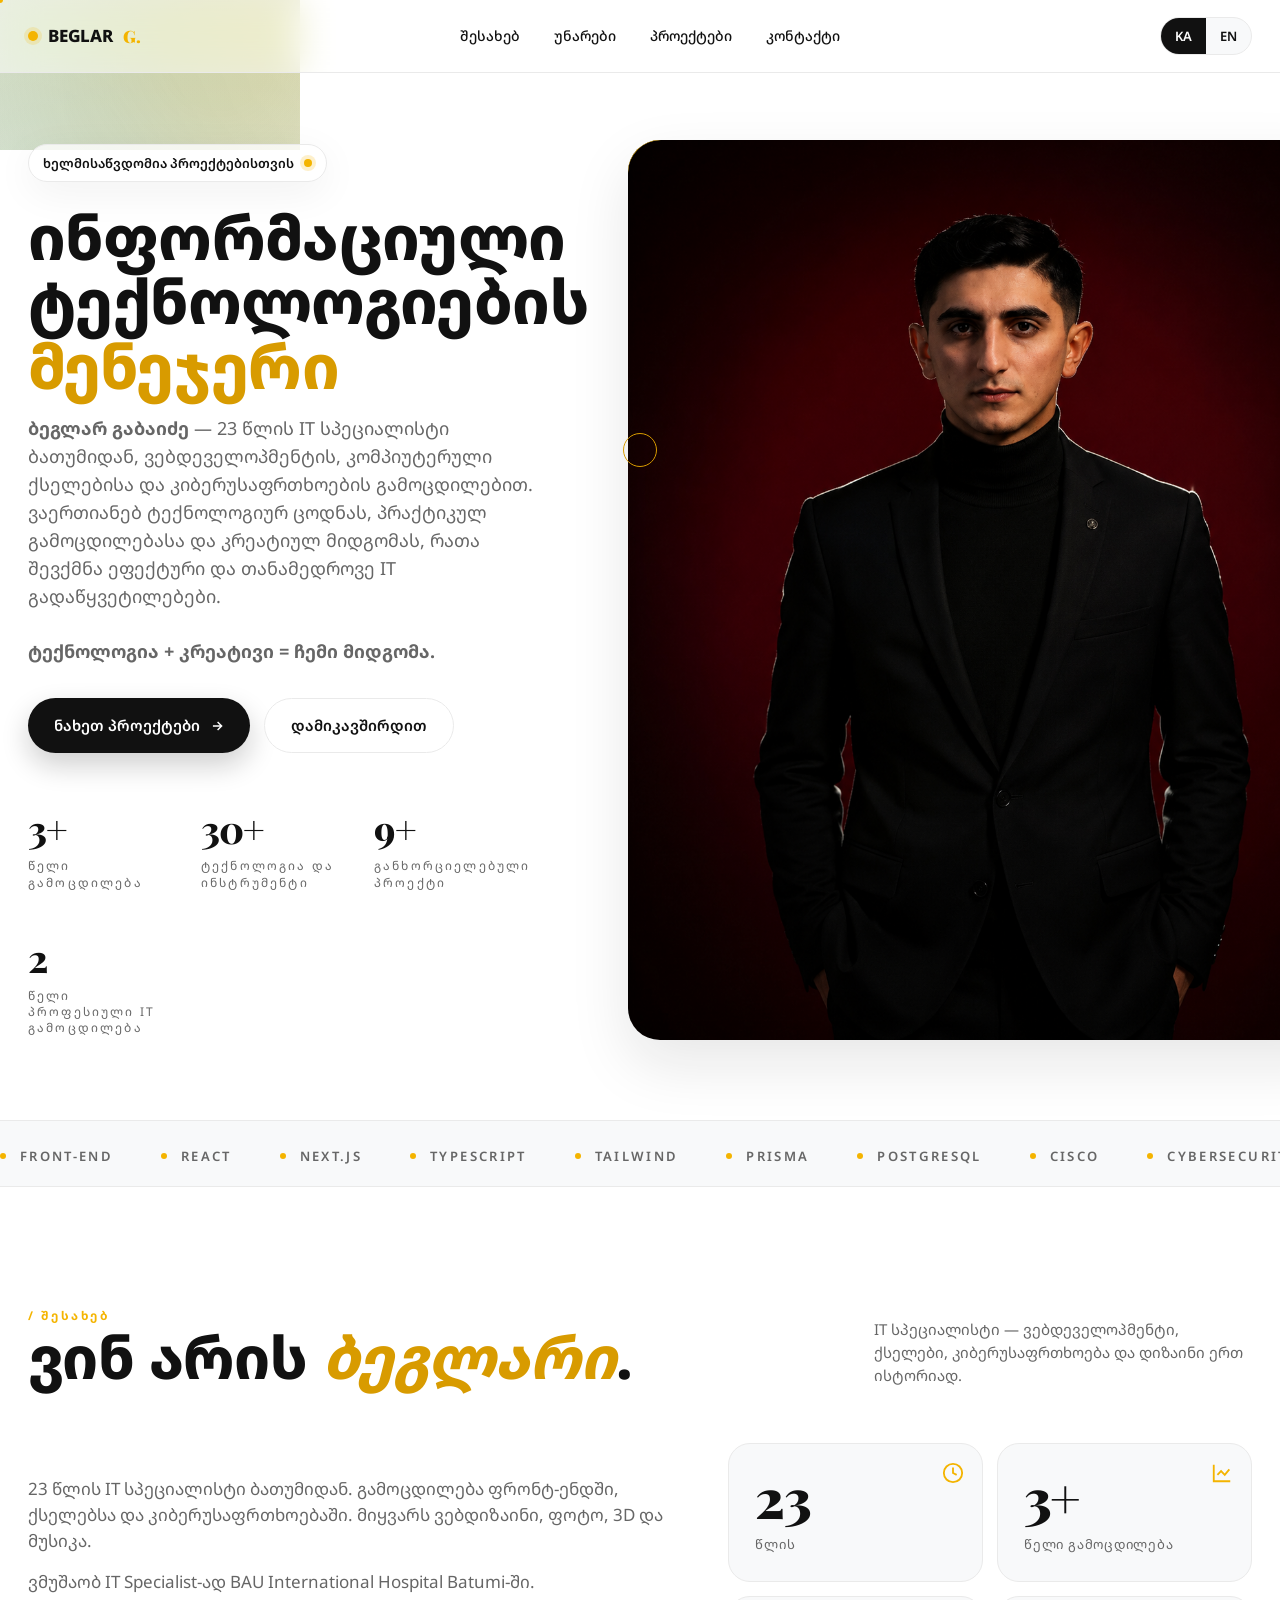
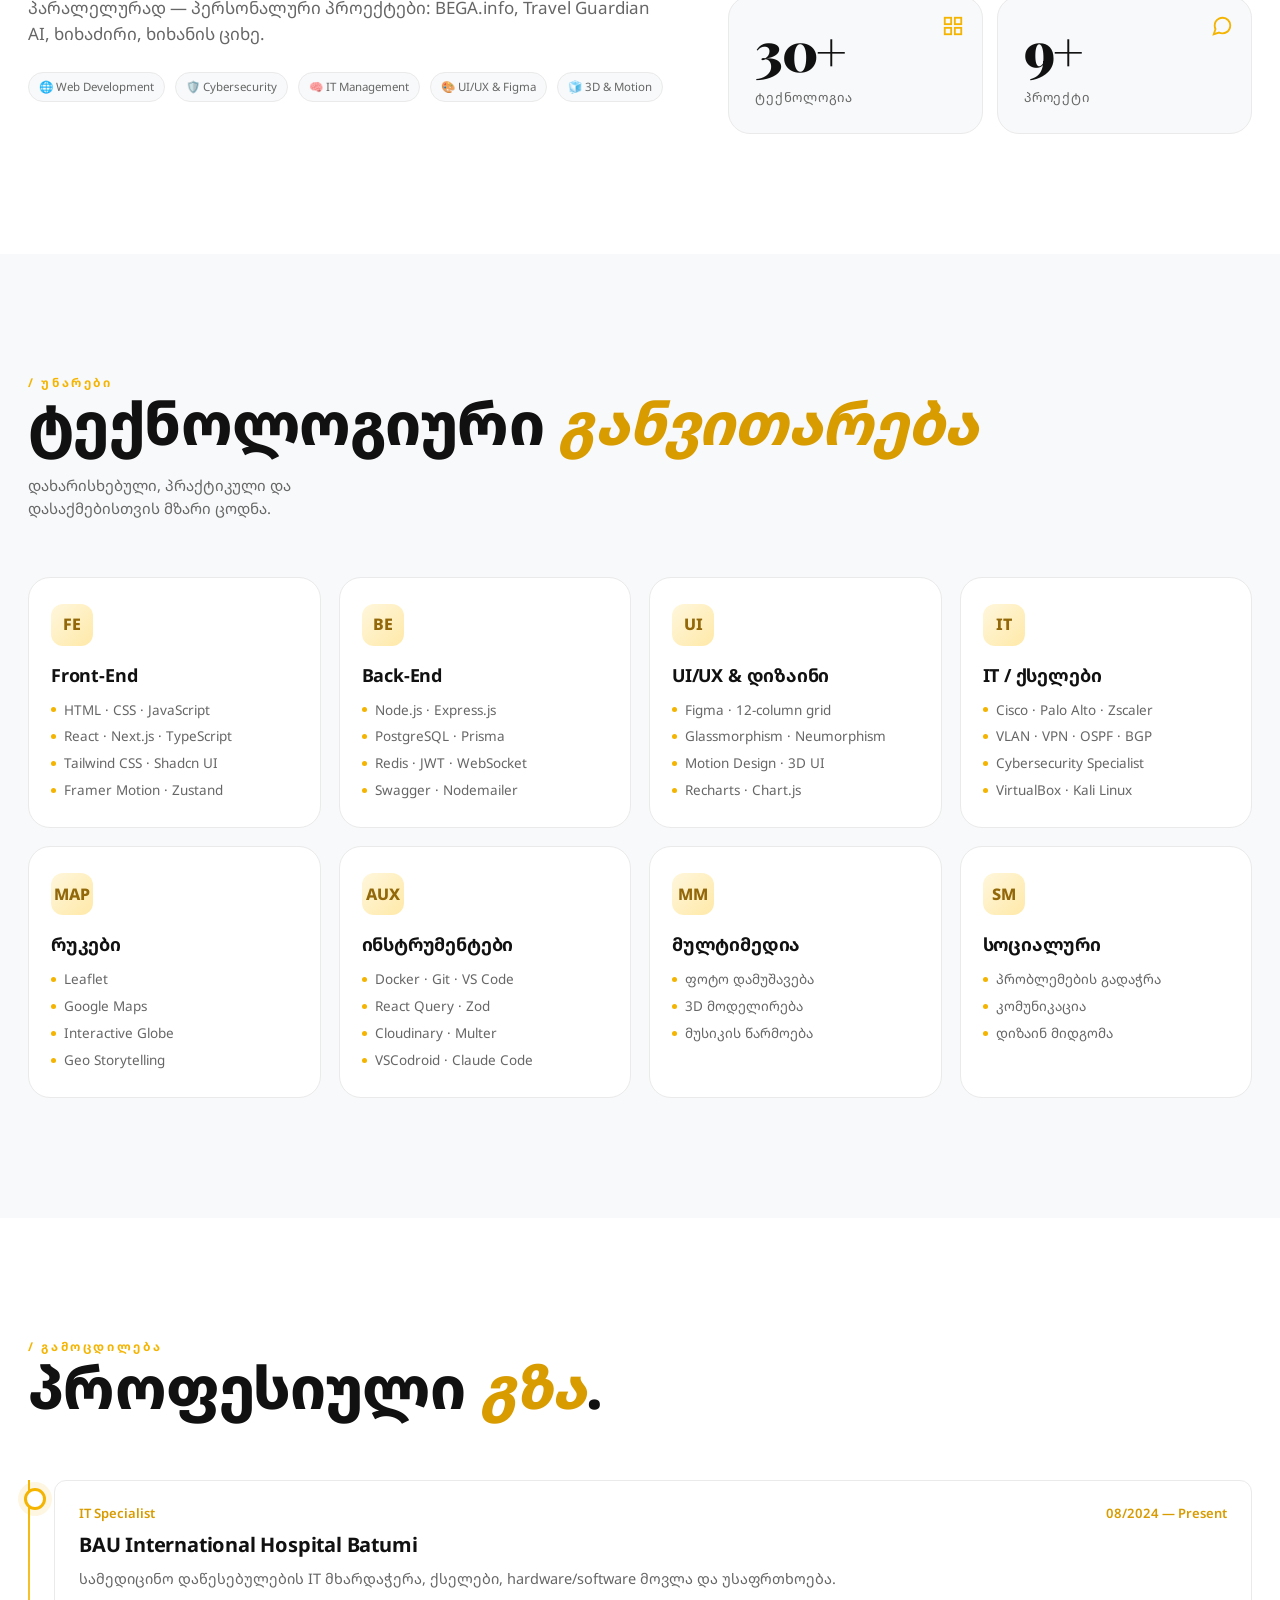
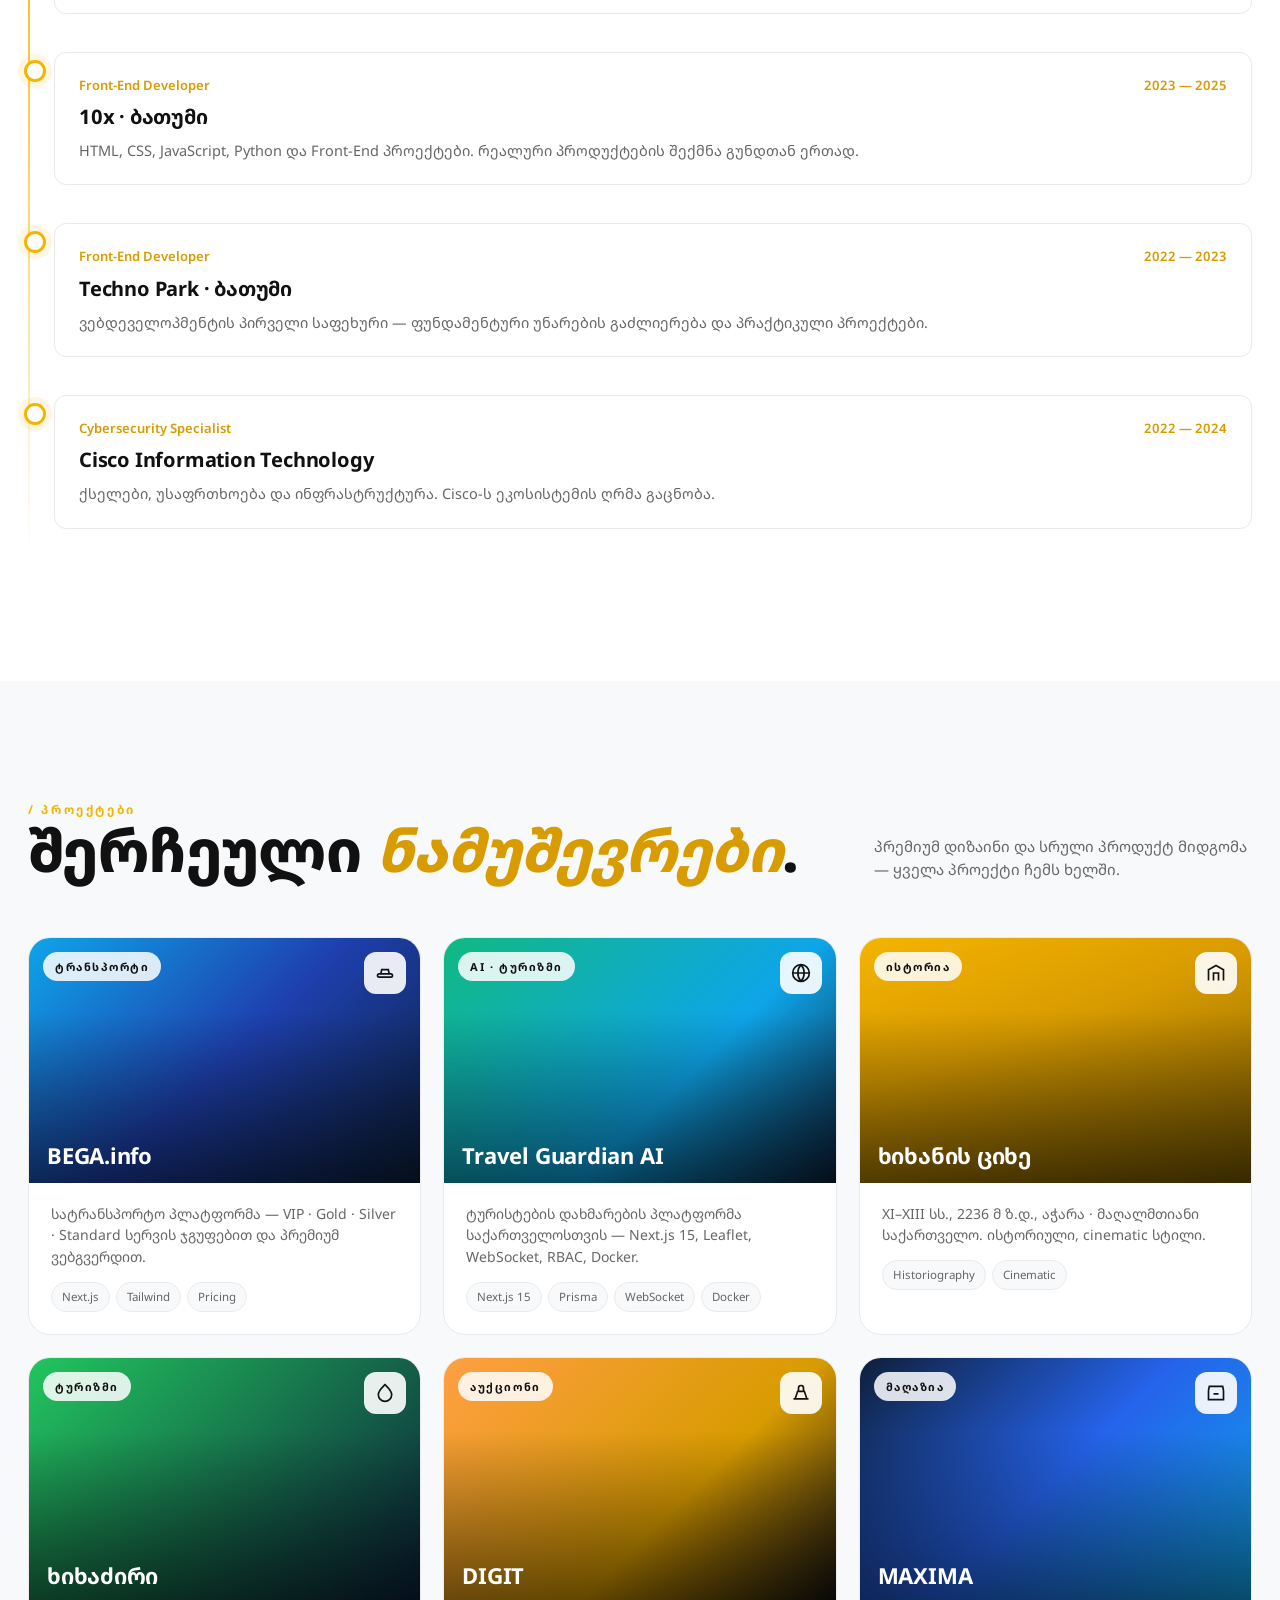
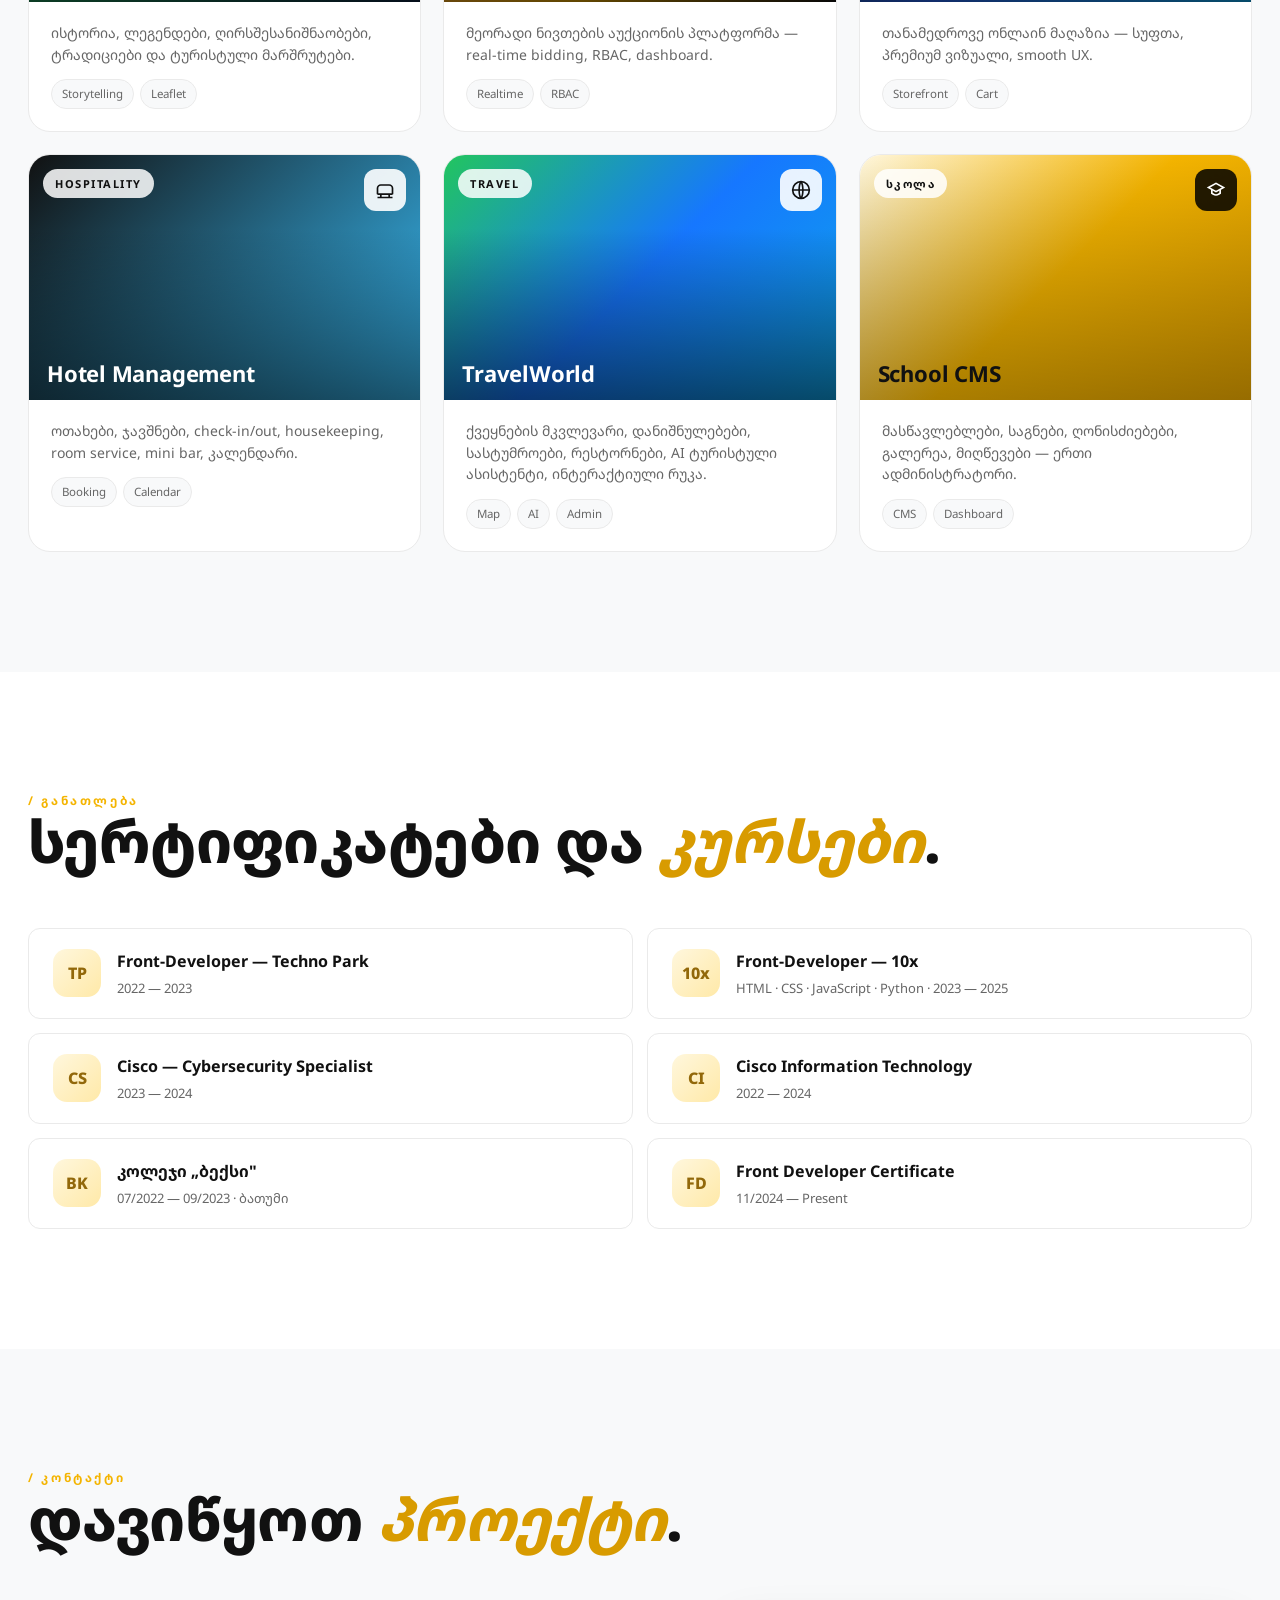
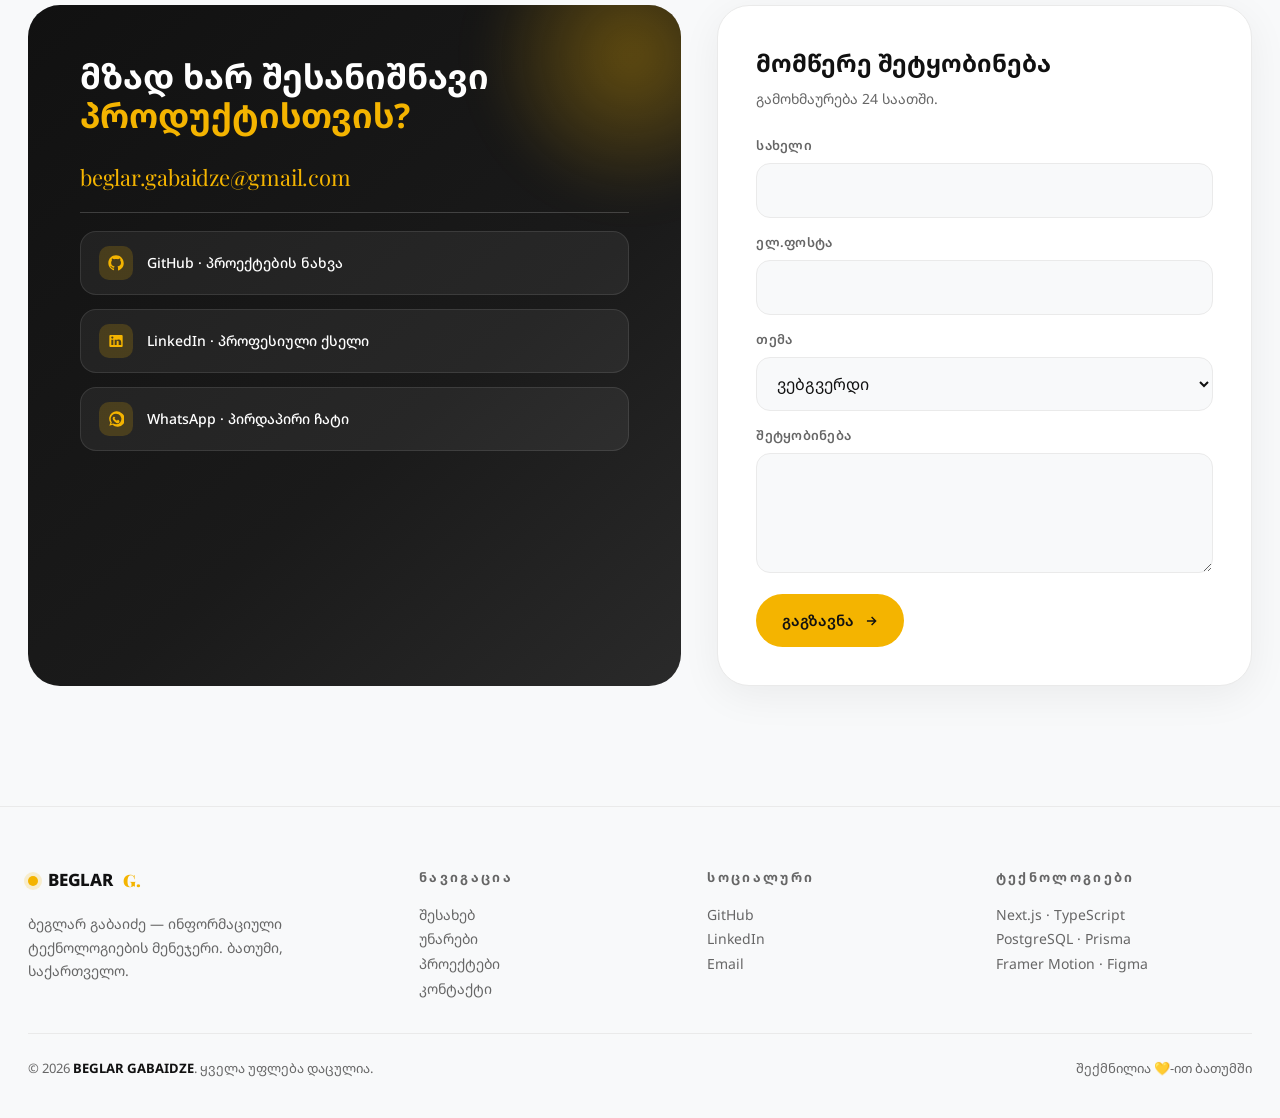
==== beglar-gabaidze-portfolio.html @ 543d9b71 "Beglar Gabaidze portfolio: bilingual static site - Split single-file export into index.html + css/js" ====
<!DOCTYPE html>
<html lang="ka" data-lang="ka">
<head>
<meta charset="UTF-8" />
<meta name="viewport" content="width=device-width,initial-scale=1" />
<title>Beglar Gabaidze — Personal Portfolio</title>
<meta name="description" content="Beglar Gabaidze — Front-End Developer, IT Specialist & Cybersecurity enthusiast from Batumi, Georgia." />
<link rel="preconnect" href="https://fonts.googleapis.com">
<link rel="preconnect" href="https://fonts.gstatic.com" crossorigin>
<link href="https://fonts.googleapis.com/css2?family=Inter:wght@300;400;500;600;700;800;900&family=Noto+Sans+Georgian:wght@300;400;500;600;700;800;900&family=Playfair+Display:wght@600;700;900&display=swap" rel="stylesheet">
<style>
/* ---------- Reset & Tokens ---------- */
:root{
  --bg:#FFFFFF;
  --bg-2:#F8F9FA;
  --ink:#111111;
  --ink-2:#666666;
  --accent:#F4B400;
  --accent-hover:#D89B00;
  --border:#EAEAEA;
  --glass:rgba(255,255,255,0.55);
  --glass-strong:rgba(255,255,255,0.78);
  --shadow-soft:0 10px 40px rgba(17,17,17,0.06);
  --shadow-pop:0 24px 60px rgba(17,17,17,0.10);
  --radius:22px;
  --radius-sm:12px;
  --ease:cubic-bezier(.2,.7,.2,1);
  --font-en:'Inter',system-ui,sans-serif;
  --font-ka:'Noto Sans Georgian','Inter',system-ui,sans-serif;
  --font-display:'Playfair Display','Noto Sans Georgian',serif;
}
*{box-sizing:border-box;margin:0;padding:0}
html,body{background:var(--bg);color:var(--ink);scroll-behavior:smooth;-webkit-font-smoothing:antialiased}
body{font-family:var(--font-en);overflow-x:hidden;line-height:1.55}
[data-lang="ka"] body{font-family:var(--font-ka)}
img{display:block;max-width:100%}
a{color:inherit;text-decoration:none}
button{font:inherit;cursor:pointer;border:none;background:none;color:inherit}

/* ---------- Utility ---------- */
.container{max-width:1280px;margin:0 auto;padding:0 28px}
.eyebrow{font-size:12px;letter-spacing:.22em;text-transform:uppercase;color:var(--accent);font-weight:700}
.h-display{font-family:var(--font-display);font-weight:700;letter-spacing:-0.02em;line-height:1.05}
[data-lang="ka"] .h-display{font-family:var(--font-ka);font-weight:800;letter-spacing:-0.01em}
.kicker{color:var(--ink-2);font-size:15px;max-width:60ch}
.divider{height:1px;background:linear-gradient(90deg,transparent,var(--border),transparent);margin:0}

/* ---------- Cinematic Intro ---------- */
#intro{
  position:fixed;inset:0;z-index:9999;background:#0b0b0b;
  display:grid;place-items:center;overflow:hidden;
  transition:opacity 1s var(--ease),visibility 1s var(--ease);
}
#intro.hide{opacity:0;visibility:hidden;pointer-events:none}
#intro canvas{position:absolute;inset:0;width:100%;height:100%}
.intro-name{
  position:relative;color:#fff;font-family:var(--font-display);font-weight:900;
  font-size:clamp(48px,9vw,140px);letter-spacing:-0.03em;text-align:center;
  opacity:0;transform:translateY(24px) scale(.96);
  animation:introIn 1.2s var(--ease) .25s forwards;
}
.intro-name span{display:block;font-family:var(--font-ka);font-size:.32em;letter-spacing:.4em;color:var(--accent);margin-top:18px;text-transform:uppercase;font-weight:700}
.intro-sub{
  margin-top:24px;opacity:0;color:rgba(255,255,255,.55);
  letter-spacing:.4em;font-size:11px;text-transform:uppercase;
  animation:introIn 1s var(--ease) 1.1s forwards;
}
@keyframes introIn{to{opacity:1;transform:translateY(0) scale(1)}}

/* ---------- Cursor ---------- */
.cursor-dot,.cursor-ring{
  position:fixed;top:0;left:0;pointer-events:none;z-index:9998;
  border-radius:50%;transform:translate(-50%,-50%);
  transition:opacity .3s ease,background .3s ease;
}
.cursor-dot{width:6px;height:6px;background:var(--accent)}
.cursor-ring{width:34px;height:34px;border:1.5px solid var(--accent-hover);transition:transform .18s var(--ease),width .18s,height .18s,border-color .18s}
.cursor-ring.hover{width:56px;height:56px;border-color:var(--accent)}
@media (hover:none){.cursor-dot,.cursor-ring{display:none}}

/* ---------- Header ---------- */
.header{
  position:fixed;top:0;left:0;right:0;z-index:80;
  backdrop-filter:saturate(170%) blur(18px);
  -webkit-backdrop-filter:saturate(170%) blur(18px);
  background:var(--glass);border-bottom:1px solid var(--border);
  transition:background .3s ease,box-shadow .3s ease;
}
.header.scrolled{background:var(--glass-strong);box-shadow:var(--shadow-soft)}
.nav{display:flex;align-items:center;justify-content:space-between;padding:16px 28px;max-width:1280px;margin:0 auto}
.brand{font-weight:800;font-size:17px;letter-spacing:-.01em;display:flex;align-items:center;gap:10px}
.brand-dot{width:10px;height:10px;background:var(--accent);border-radius:50%;box-shadow:0 0 0 4px rgba(244,180,0,.18)}
.nav-links{display:flex;gap:6px;align-items:center}
.nav-links a{padding:9px 14px;border-radius:999px;font-size:14px;font-weight:500;color:var(--ink);transition:background .25s ease,color .25s ease}
.nav-links a:hover{background:var(--bg-2);color:var(--accent-hover)}
.lang-switch{display:inline-flex;background:var(--bg-2);border:1px solid var(--border);border-radius:999px;overflow:hidden}
.lang-switch button{padding:8px 14px;font-size:13px;font-weight:600;transition:all .25s ease}
.lang-switch button.active{background:var(--ink);color:#fff}
.menu-btn{display:none}
@media(max-width:880px){
  .nav-links{display:none;position:absolute;top:64px;left:0;right:0;background:var(--glass-strong);backdrop-filter:blur(20px);flex-direction:column;padding:18px;border-bottom:1px solid var(--border)}
  .nav-links.open{display:flex}
  .nav-links a{padding:14px 20px;border-radius:14px;width:100%}
  .menu-btn{display:inline-flex;width:42px;height:42px;border-radius:12px;background:var(--bg-2);align-items:center;justify-content:center}
}

/* ---------- Cinematic Video Hero ---------- */
.hero{
  position:relative;min-height:100vh;display:grid;align-items:center;
  padding:140px 0 80px;overflow:hidden;
}
.hero-canvas{position:absolute;inset:0;z-index:0}
.hero::after{
  content:"";position:absolute;inset:0;z-index:1;pointer-events:none;
  background:radial-gradient(80% 60% at 70% 30%,rgba(255,255,255,.25),transparent 60%),
             linear-gradient(180deg,rgba(255,255,255,.0) 0%,rgba(255,255,255,.85) 90%);
}
.hero-grid{
  position:relative;z-index:2;display:grid;grid-template-columns:0.78fr 1.45fr;gap:40px;align-items:center
}
.hero-eyebrow{display:inline-flex;gap:10px;align-items:center;padding:8px 14px;border-radius:999px;background:var(--glass-strong);border:1px solid var(--border);box-shadow:var(--shadow-soft);font-size:13px;font-weight:600;color:var(--ink)}
.hero-eyebrow span:last-child{width:8px;height:8px;background:var(--accent);border-radius:50%;box-shadow:0 0 0 4px rgba(244,180,0,.2);animation:pulse 2s ease infinite}
@keyframes pulse{0%,100%{box-shadow:0 0 0 4px rgba(244,180,0,.2)}50%{box-shadow:0 0 0 10px rgba(244,180,0,0)}}
.hero-title{font-size:clamp(34px,4.8vw,64px);letter-spacing:-.03em;margin:22px 0 18px}
.hero-title em{font-style:normal;color:var(--accent-hover);font-family:var(--font-display)}
[data-lang="ka"] .hero-title em{font-family:var(--font-ka)}
.hero-sub{font-size:18px;color:var(--ink-2);max-width:52ch;margin-bottom:32px}
.hero-cta{display:flex;gap:14px;flex-wrap:wrap}
.btn{
  padding:15px 26px;border-radius:999px;font-weight:600;font-size:15px;display:inline-flex;align-items:center;gap:10px;
  transition:transform .25s var(--ease),box-shadow .25s var(--ease),background .25s,color .25s;
  will-change:transform;
}
.btn-primary{background:var(--ink);color:#fff;box-shadow:0 12px 28px rgba(17,17,17,.20)}
.btn-primary:hover{transform:translateY(-2px);box-shadow:0 18px 40px rgba(17,17,17,.28)}
.btn-ghost{background:var(--glass-strong);border:1px solid var(--border);color:var(--ink)}
.btn-ghost:hover{transform:translateY(-2px);background:#fff;box-shadow:var(--shadow-soft)}
.btn-accent{background:var(--accent);color:#111}
.btn-accent:hover{background:var(--accent-hover);color:#fff;transform:translateY(-2px)}

.hero-meta{display:flex;gap:38px;margin-top:46px;flex-wrap:wrap}
.hero-meta .item{max-width:15ch}
.hero-meta .item .num{font-family:var(--font-display);font-size:38px;font-weight:800;color:var(--ink);letter-spacing:-.02em}
.hero-meta .item .lbl{font-size:12px;color:var(--ink-2);letter-spacing:.18em;text-transform:uppercase;line-height:1.35}

.portrait-frame{
  position:relative;aspect-ratio:4/5;border-radius:32px;overflow:hidden;box-shadow:var(--shadow-pop);
  isolation:isolate;
}
.portrait-frame::before{
  content:"";position:absolute;inset:-1px;border-radius:34px;padding:1px;
  background:linear-gradient(135deg,var(--accent) 0%,transparent 40%,transparent 60%,var(--accent-hover) 100%);
  -webkit-mask:linear-gradient(#000,#000) content-box,linear-gradient(#000,#000);
  -webkit-mask-composite:xor;mask-composite:exclude;z-index:1;pointer-events:none
}
.portrait-frame img{width:100%;height:100%;object-fit:cover;display:block;animation:slowZoom 22s var(--ease) infinite alternate}
@keyframes slowZoom{from{transform:scale(1)}to{transform:scale(1.08)}}
/* Desktop: let the portrait grow toward the page edge without squeezing the text */
@media(min-width:881px){
  .hero-grid>div:last-child{margin-right:-32px}
  .portrait-frame{width:calc(100% + 64px)}
}
.floating-tag{
  position:absolute;background:var(--glass-strong);backdrop-filter:blur(20px);border:1px solid var(--border);
  border-radius:18px;padding:14px 18px;font-size:13px;font-weight:600;display:flex;align-items:center;gap:10px;
  box-shadow:var(--shadow-soft);z-index:3;
}
.floating-tag.flag{top:24px;left:-30px}
.floating-tag.location{bottom:30px;right:-20px}
.floating-tag .dot{width:10px;height:10px;background:var(--accent);border-radius:50%}
@media(max-width:880px){
  .hero-grid{grid-template-columns:1fr;gap:36px}
  .floating-tag.flag{left:-10px}.floating-tag.location{right:-10px}
}

/* ---------- Sections ---------- */
.section{padding:120px 0;position:relative}
.section-head{display:flex;justify-content:space-between;align-items:flex-end;gap:20px;margin-bottom:56px;flex-wrap:wrap}
.section-head h2{font-size:clamp(34px,4.6vw,60px)}
.section-head .right{color:var(--ink-2);max-width:42ch;font-size:15px}

/* Marquee */
.marquee{overflow:hidden;border-top:1px solid var(--border);border-bottom:1px solid var(--border);background:var(--bg-2);padding:20px 0;margin:0}
.marquee-track{display:inline-flex;gap:48px;white-space:nowrap;animation:scroll 32s linear infinite;font-size:13px;font-weight:600;color:var(--ink-2);text-transform:uppercase;letter-spacing:.18em}
.marquee-track span{display:inline-flex;align-items:center;gap:14px}
.marquee-track span::before{content:"";width:6px;height:6px;border-radius:50%;background:var(--accent)}
@keyframes scroll{to{transform:translateX(-50%)}}

/* About */
.about-grid{display:grid;grid-template-columns:1.1fr .9fr;gap:60px;align-items:center}
.about-text p{font-size:17px;color:var(--ink-2);margin-bottom:14px}
.about-stats{display:grid;grid-template-columns:1fr 1fr;gap:14px}
.stat-card{
  background:var(--bg-2);border:1px solid var(--border);border-radius:var(--radius);padding:26px;
  transition:transform .35s var(--ease),box-shadow .35s var(--ease);position:relative;overflow:hidden;
}
.stat-card:hover{transform:translateY(-4px);box-shadow:var(--shadow-soft)}
.stat-card .n{font-family:var(--font-display);font-size:54px;font-weight:900;letter-spacing:-.03em;color:var(--ink);line-height:1}
.stat-card .label{color:var(--ink-2);font-size:13px;margin-top:10px;letter-spacing:.06em;text-transform:uppercase}
.stat-card .icon{position:absolute;right:18px;top:18px;color:var(--accent)}

@media(max-width:880px){.about-grid{grid-template-columns:1fr;gap:36px}}

/* Skills */
.skills-wrap{display:grid;grid-template-columns:repeat(4,1fr);gap:18px}
.skill-card{
  background:#fff;border:1px solid var(--border);border-radius:var(--radius);
  padding:26px 22px;transition:all .35s var(--ease);position:relative;overflow:hidden;cursor:default;
}
.skill-card:hover{transform:translateY(-6px);border-color:var(--accent);box-shadow:var(--shadow-soft)}
.skill-card .ico{width:42px;height:42px;border-radius:12px;display:grid;place-items:center;background:linear-gradient(135deg,#FFF7DD,#FFE9A8);color:#92680A;margin-bottom:16px;font-weight:800}
.skill-card h4{font-size:18px;margin-bottom:10px;letter-spacing:-.01em}
.skill-card ul{list-style:none;font-size:13.5px;color:var(--ink-2);display:flex;flex-direction:column;gap:6px}
.skill-card li{display:flex;gap:8px;align-items:center}
.skill-card li::before{content:"";width:5px;height:5px;background:var(--accent);border-radius:50%;flex-shrink:0}
@media(max-width:980px){.skills-wrap{grid-template-columns:repeat(2,1fr)}}
@media(max-width:560px){.skills-wrap{grid-template-columns:1fr}}

/* Timeline */
.timeline{position:relative;padding-left:26px;margin-top:10px}
.timeline::before{content:"";position:absolute;left:0;top:6px;bottom:6px;width:2px;background:linear-gradient(var(--accent),transparent)}
.tl-item{position:relative;padding:6px 0 32px}
.tl-item::before{content:"";position:absolute;left:-30px;top:14px;width:16px;height:16px;border-radius:50%;background:#fff;border:3px solid var(--accent);box-shadow:0 0 0 6px rgba(244,180,0,.12)}
.tl-card{background:#fff;border:1px solid var(--border);border-radius:var(--radius-sm);padding:22px 24px;transition:transform .3s var(--ease),box-shadow .3s var(--ease)}
.tl-card:hover{transform:translateX(6px);box-shadow:var(--shadow-soft)}
.tl-meta{display:flex;justify-content:space-between;flex-wrap:wrap;gap:6px;align-items:center;color:var(--accent-hover);font-weight:600;font-size:13px;margin-bottom:6px}
.tl-card h4{font-size:20px;margin-bottom:8px;letter-spacing:-.01em}
.tl-card p{color:var(--ink-2);font-size:14.5px}

/* Projects */
.projects-grid{display:grid;grid-template-columns:repeat(3,1fr);gap:22px}
.proj-card{
  display:block;color:inherit;text-decoration:none;
  position:relative;border-radius:var(--radius);overflow:hidden;background:#fff;border:1px solid var(--border);
  transition:transform .4s var(--ease),box-shadow .4s var(--ease);
}
a.proj-card{cursor:pointer}
a.proj-card:focus-visible{outline:2px solid var(--accent-hover);outline-offset:3px}
.proj-card:hover{transform:translateY(-8px);box-shadow:var(--shadow-pop)}
.proj-cover{aspect-ratio:16/10;position:relative;overflow:hidden}
.proj-cover .bg{position:absolute;inset:0;transition:transform .8s var(--ease)}
.proj-card:hover .bg{transform:scale(1.08)}
/* Optional project screenshot layered over the gradient (falls back to gradient if the file is missing) */
.proj-cover .shot{position:absolute;inset:0;background-size:cover;background-position:top center;transition:transform .8s var(--ease)}
.proj-card:hover .shot{transform:scale(1.08)}
.proj-cover .veil{position:absolute;inset:0;background:linear-gradient(180deg,transparent 30%,rgba(0,0,0,.55))}
.proj-cover .tag{position:absolute;top:14px;left:14px;background:rgba(255,255,255,.85);backdrop-filter:blur(8px);color:#111;padding:6px 12px;border-radius:999px;font-size:11px;font-weight:700;letter-spacing:.14em;text-transform:uppercase}
.proj-cover .ico{position:absolute;right:14px;top:14px;width:42px;height:42px;border-radius:12px;background:rgba(255,255,255,.9);backdrop-filter:blur(8px);display:grid;place-items:center;color:#111}
.proj-cover .title{position:absolute;left:18px;right:18px;bottom:14px;color:#fff;font-size:22px;font-weight:700;letter-spacing:-.01em;line-height:1.15}
.proj-body{padding:20px 22px 22px}
.proj-body p{color:var(--ink-2);font-size:14px;margin-bottom:14px}
.chips{display:flex;flex-wrap:wrap;gap:6px}
.chip{font-size:11.5px;padding:5px 10px;border-radius:999px;background:var(--bg-2);border:1px solid var(--border);color:var(--ink-2)}

@media(max-width:980px){.projects-grid{grid-template-columns:repeat(2,1fr)}}
@media(max-width:640px){.projects-grid{grid-template-columns:1fr}}

/* Education */
.edu-grid{display:grid;grid-template-columns:repeat(2,1fr);gap:14px}
.edu-card{display:flex;gap:16px;padding:20px 24px;background:#fff;border:1px solid var(--border);border-radius:var(--radius-sm);transition:all .3s var(--ease)}
.edu-card:hover{border-color:var(--accent);transform:translateY(-3px);box-shadow:var(--shadow-soft)}
.edu-card .badge{width:48px;height:48px;border-radius:14px;background:linear-gradient(135deg,#FFF7DD,#FFE9A8);display:grid;place-items:center;flex-shrink:0;font-weight:800;color:#92680A}
.edu-card h5{font-size:16px;margin-bottom:4px}
.edu-card p{font-size:13px;color:var(--ink-2)}
@media(max-width:640px){.edu-grid{grid-template-columns:1fr}}

/* Contact */
.contact-grid{display:grid;grid-template-columns:1.1fr .9fr;gap:36px;align-items:stretch}
.contact-card{
  background:linear-gradient(140deg,#111 0%,#1a1a1a 60%,#2a2a2a 100%);color:#fff;border-radius:32px;padding:52px;
  position:relative;overflow:hidden;min-height:380px;
}
.contact-card::after{content:"";position:absolute;width:300px;height:300px;border-radius:50%;background:radial-gradient(circle,rgba(244,180,0,.35),transparent 70%);top:-100px;right:-100px;filter:blur(20px)}
.contact-card h3{font-size:34px;line-height:1.15;margin-bottom:14px}
.contact-card .gold{color:var(--accent)}
.contact-card .email{font-family:var(--font-display);font-size:22px;margin:24px 0 18px;display:block;border-bottom:1px solid rgba(255,255,255,.18);padding-bottom:18px;letter-spacing:-.01em;color:var(--accent)}
.contact-list{display:flex;flex-direction:column;gap:14px}
.contact-list a{display:flex;align-items:center;gap:14px;padding:14px 18px;border-radius:16px;background:rgba(255,255,255,.06);border:1px solid rgba(255,255,255,.1);transition:all .3s var(--ease);color:#fff;font-size:14px;font-weight:500}
.contact-list a:hover{background:rgba(244,180,0,.18);border-color:rgba(244,180,0,.5);transform:translateX(6px)}
.contact-list .ico{width:34px;height:34px;border-radius:10px;background:rgba(244,180,0,.18);display:grid;place-items:center;color:var(--accent);flex-shrink:0}

.form-card{background:#fff;border:1px solid var(--border);border-radius:32px;padding:38px;box-shadow:var(--shadow-soft)}
.form-card h4{font-size:24px;margin-bottom:6px}
.form-card .kicker{margin-bottom:26px;font-size:14px}
.field{margin-bottom:14px}
.field label{display:block;font-size:13px;font-weight:600;color:var(--ink-2);margin-bottom:8px;letter-spacing:.02em}
.field input,.field textarea,.field select{
  width:100%;padding:14px 16px;border:1px solid var(--border);border-radius:14px;
  background:var(--bg-2);font:inherit;color:var(--ink);transition:border-color .2s ease,background .2s ease;
}
.field input:focus,.field textarea:focus,.field select:focus{outline:none;border-color:var(--accent);background:#fff;box-shadow:0 0 0 4px rgba(244,180,0,.15)}
.field textarea{resize:vertical;min-height:120px}
@media(max-width:880px){.contact-grid{grid-template-columns:1fr}.contact-card,.form-card{padding:32px}}

/* Footer */
.footer{padding:60px 0 40px;border-top:1px solid var(--border);background:var(--bg-2)}
.footer-grid{display:grid;grid-template-columns:1.4fr 1fr 1fr 1fr;gap:32px;margin-bottom:32px}
.footer h6{font-size:13px;letter-spacing:.18em;text-transform:uppercase;margin-bottom:14px;color:var(--ink-2)}
.footer p,.footer a{font-size:14px;color:var(--ink-2);line-height:1.7}
.footer a:hover{color:var(--accent-hover)}
.footer-bottom{display:flex;justify-content:space-between;align-items:center;padding-top:24px;border-top:1px solid var(--border);color:var(--ink-2);font-size:13px;flex-wrap:wrap;gap:10px}
@media(max-width:880px){.footer-grid{grid-template-columns:1fr 1fr}}

/* Reveal */
.reveal{opacity:0;transform:translateY(28px);transition:opacity .9s var(--ease),transform .9s var(--ease)}
.reveal.in{opacity:1;transform:translateY(0)}

/* Reduced motion */
@media (prefers-reduced-motion:reduce){
  *,*::before,*::after{animation:none!important;transition:none!important}
  .reveal{opacity:1;transform:none}
}

/* i18n helper */
[data-lang="en"] [data-i18n-ka]{display:none}
[data-lang="ka"] [data-i18n-en]{display:none}
</style>
</head>
<body>

<!-- ============= INTRO ============= -->
<div id="intro" aria-hidden="true">
  <canvas id="introCanvas"></canvas>
  <div style="text-align:center">
    <div class="intro-name" data-i18n-ka>ბეგლარ გაბაიძე<span>BEGLAR GABAIDZE</span></div>
    <div class="intro-name" data-i18n-en>Beglar Gabaidze<span>BEGLAR GABAIDZE</span></div>
    <div class="intro-sub" data-i18n-ka>FRONT-END · IT · CYBERSECURITY</div>
    <div class="intro-sub" data-i18n-en>FRONT-END · IT · CYBERSECURITY</div>
  </div>
</div>

<!-- ============= CURSOR ============= -->
<div class="cursor-dot"></div>
<div class="cursor-ring"></div>

<!-- ============= HEADER ============= -->
<header class="header" id="header">
  <div class="nav">
    <a href="#top" class="brand"><span class="brand-dot"></span> BEGLAR <span style="font-family:var(--font-display);font-weight:900;color:var(--accent)">G.</span></a>
    <nav class="nav-links" id="nav">
      <a href="#about" data-i18n-ka>შესახებ</a>
      <a href="#about" data-i18n-en>About</a>
      <a href="#skills" data-i18n-ka>უნარები</a>
      <a href="#skills" data-i18n-en>Skills</a>
      <a href="#projects" data-i18n-ka>პროექტები</a>
      <a href="#projects" data-i18n-en>Projects</a>
      <a href="#contact" data-i18n-ka>კონტაქტი</a>
      <a href="#contact" data-i18n-en>Contact</a>
    </nav>
    <div style="display:flex;gap:10px;align-items:center">
      <div class="lang-switch" role="group" aria-label="Language">
        <button data-set-lang="ka" class="active">KA</button>
        <button data-set-lang="en">EN</button>
      </div>
      <button class="menu-btn" id="menuBtn" aria-label="Menu">
        <svg width="20" height="20" viewBox="0 0 24 24" fill="none" stroke="currentColor" stroke-width="2"><path d="M3 6h18M3 12h18M3 18h18"/></svg>
      </button>
    </div>
  </div>
</header>

<!-- ============= HERO ============= -->
<section class="hero" id="top">
  <canvas class="hero-canvas" id="heroCanvas"></canvas>
  <div class="container">
    <div class="hero-grid">
      <div class="reveal in">
        <div class="hero-eyebrow">
          <span data-i18n-ka>ხელმისაწვდომია პროექტებისთვის</span>
          <span data-i18n-en>Available for projects</span>
          <span></span>
        </div>
        <h1 class="h-display hero-title">
          <span data-i18n-ka>ინფორმაციული<br/>ტექნოლოგიების<br/><em>მენეჯერი</em></span>
          <span data-i18n-en>Information<br/>Technology<br/><em>Manager</em></span>
        </h1>
        <p class="hero-sub" data-i18n-ka><strong>ბეგლარ გაბაიძე</strong> — 23 წლის IT სპეციალისტი ბათუმიდან, ვებდეველოპმენტის, კომპიუტერული ქსელებისა და კიბერუსაფრთხოების გამოცდილებით. ვაერთიანებ ტექნოლოგიურ ცოდნას, პრაქტიკულ გამოცდილებასა და კრეატიულ მიდგომას, რათა შევქმნა ეფექტური და თანამედროვე IT გადაწყვეტილებები.<br/><br/><strong>ტექნოლოგია + კრეატივი = ჩემი მიდგომა.</strong></p>
        <p class="hero-sub" data-i18n-en><strong>Beglar Gabaidze</strong> — a 23-year-old IT specialist from Batumi, with experience in web development, computer networks and cybersecurity. I combine technical knowledge, hands-on practice and a creative approach to build effective, modern IT solutions.<br/><br/><strong>Technology + creativity = my approach.</strong></p>
        <div class="hero-cta">
          <a href="#projects" class="btn btn-primary">
            <span data-i18n-ka>ნახეთ პროექტები</span>
            <span data-i18n-en>View Projects</span>
            <svg width="14" height="14" viewBox="0 0 24 24" fill="none" stroke="currentColor" stroke-width="2.4"><path d="M5 12h14M13 5l7 7-7 7"/></svg>
          </a>
          <a href="#contact" class="btn btn-ghost">
            <span data-i18n-ka>დამიკავშირდით</span>
            <span data-i18n-en>Get in touch</span>
          </a>
        </div>
        <div class="hero-meta">
          <div class="item"><div class="num">3+</div><div class="lbl" data-i18n-ka>წელი გამოცდილება</div><div class="lbl" data-i18n-en>Years experience</div></div>
          <div class="item"><div class="num">30+</div><div class="lbl" data-i18n-ka>ტექნოლოგია და ინსტრუმენტი</div><div class="lbl" data-i18n-en>Technologies &amp; tools</div></div>
          <div class="item"><div class="num">9+</div><div class="lbl" data-i18n-ka>განხორციელებული პროექტი</div><div class="lbl" data-i18n-en>Delivered projects</div></div>
          <div class="item"><div class="num">2</div><div class="lbl" data-i18n-ka>წელი პროფესიული IT გამოცდილება</div><div class="lbl" data-i18n-en>Years of professional IT experience</div></div>
        </div>
      </div>
      <div class="reveal in" style="position:relative">
        <div class="portrait-frame">
          <img src="[data-uri]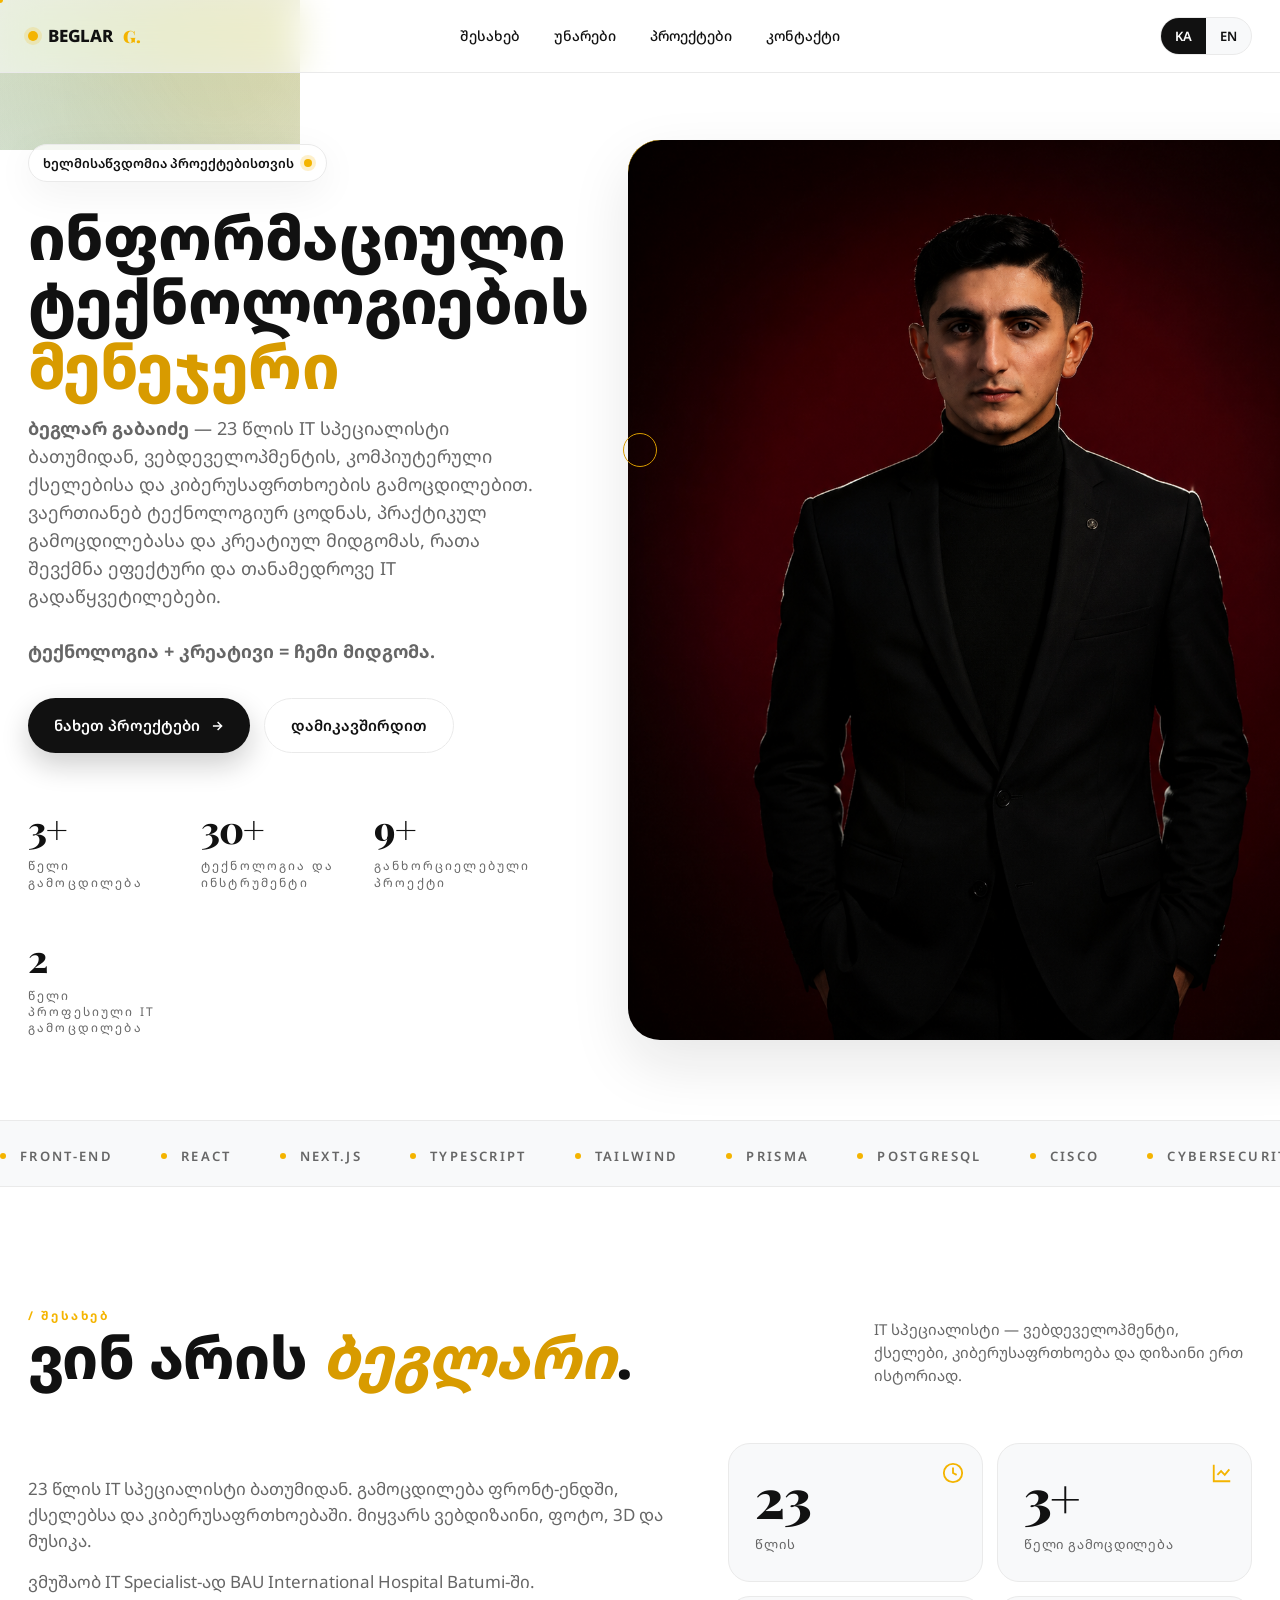
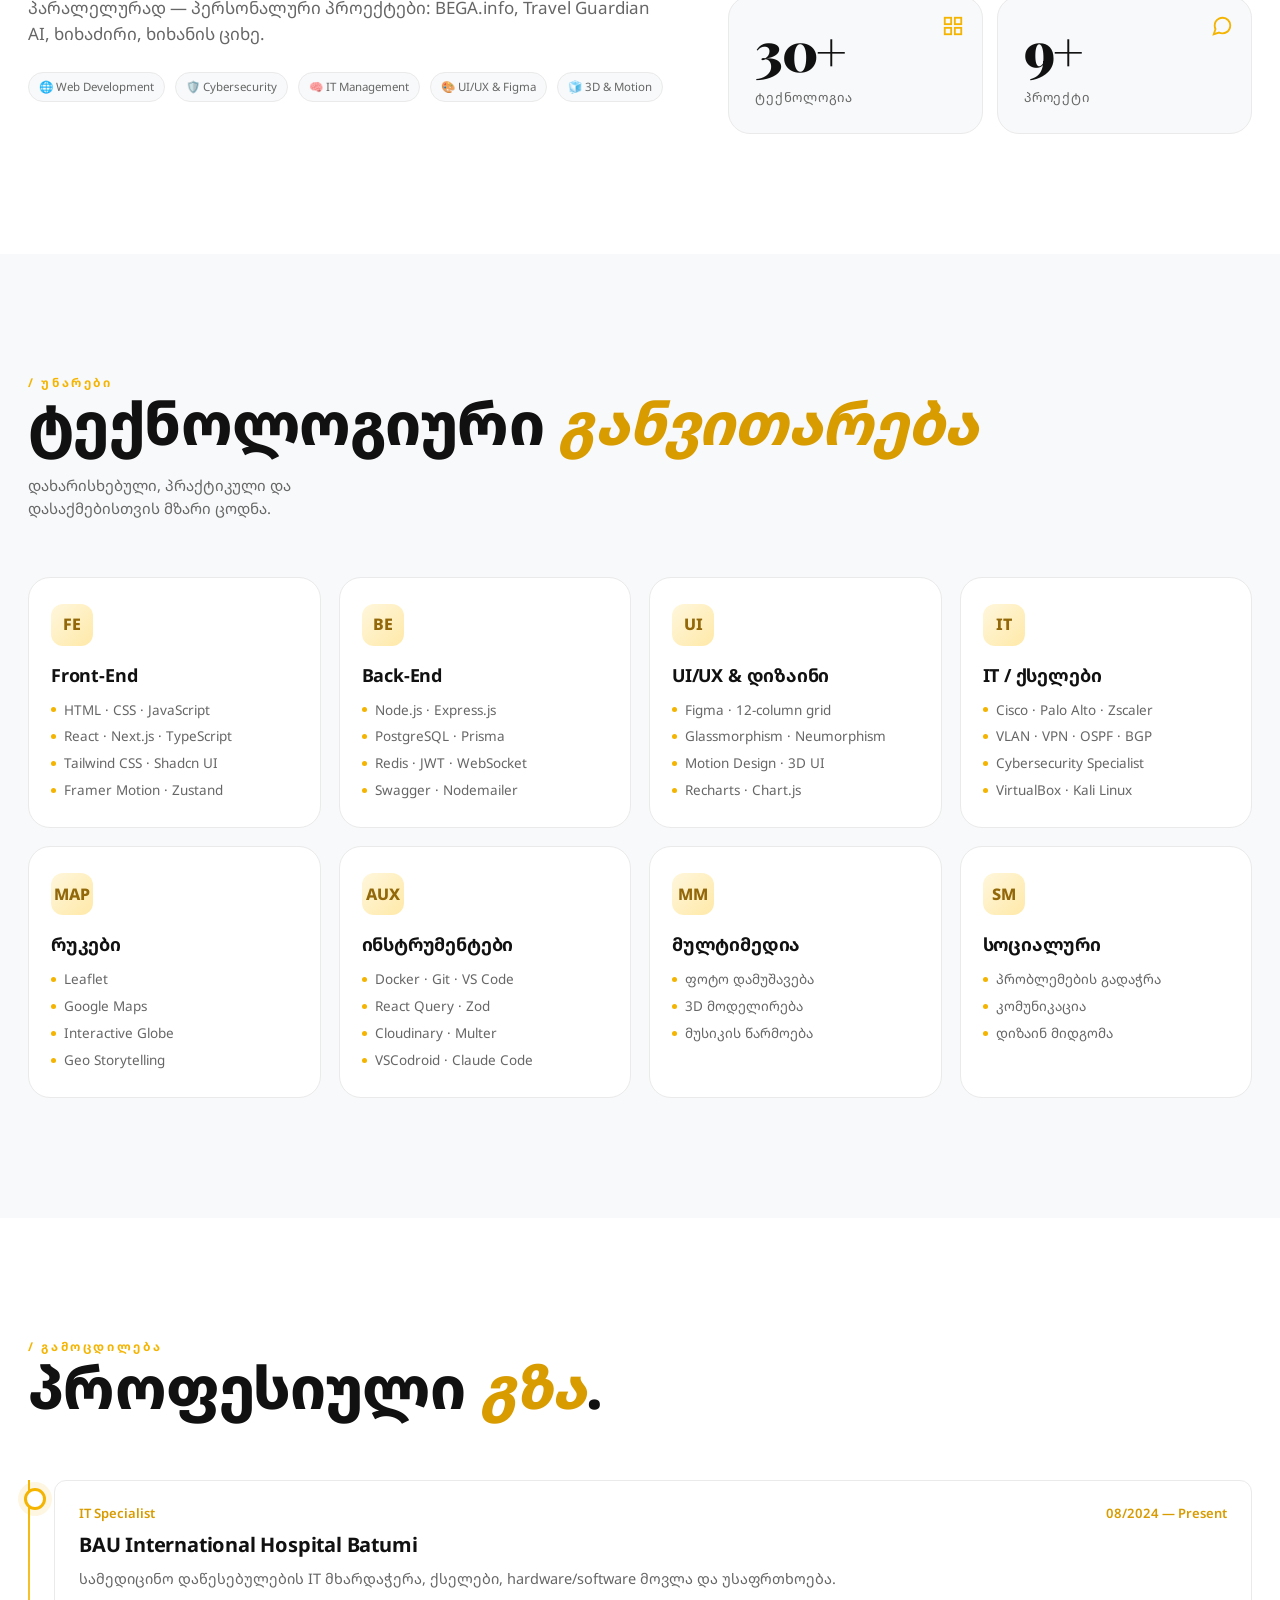
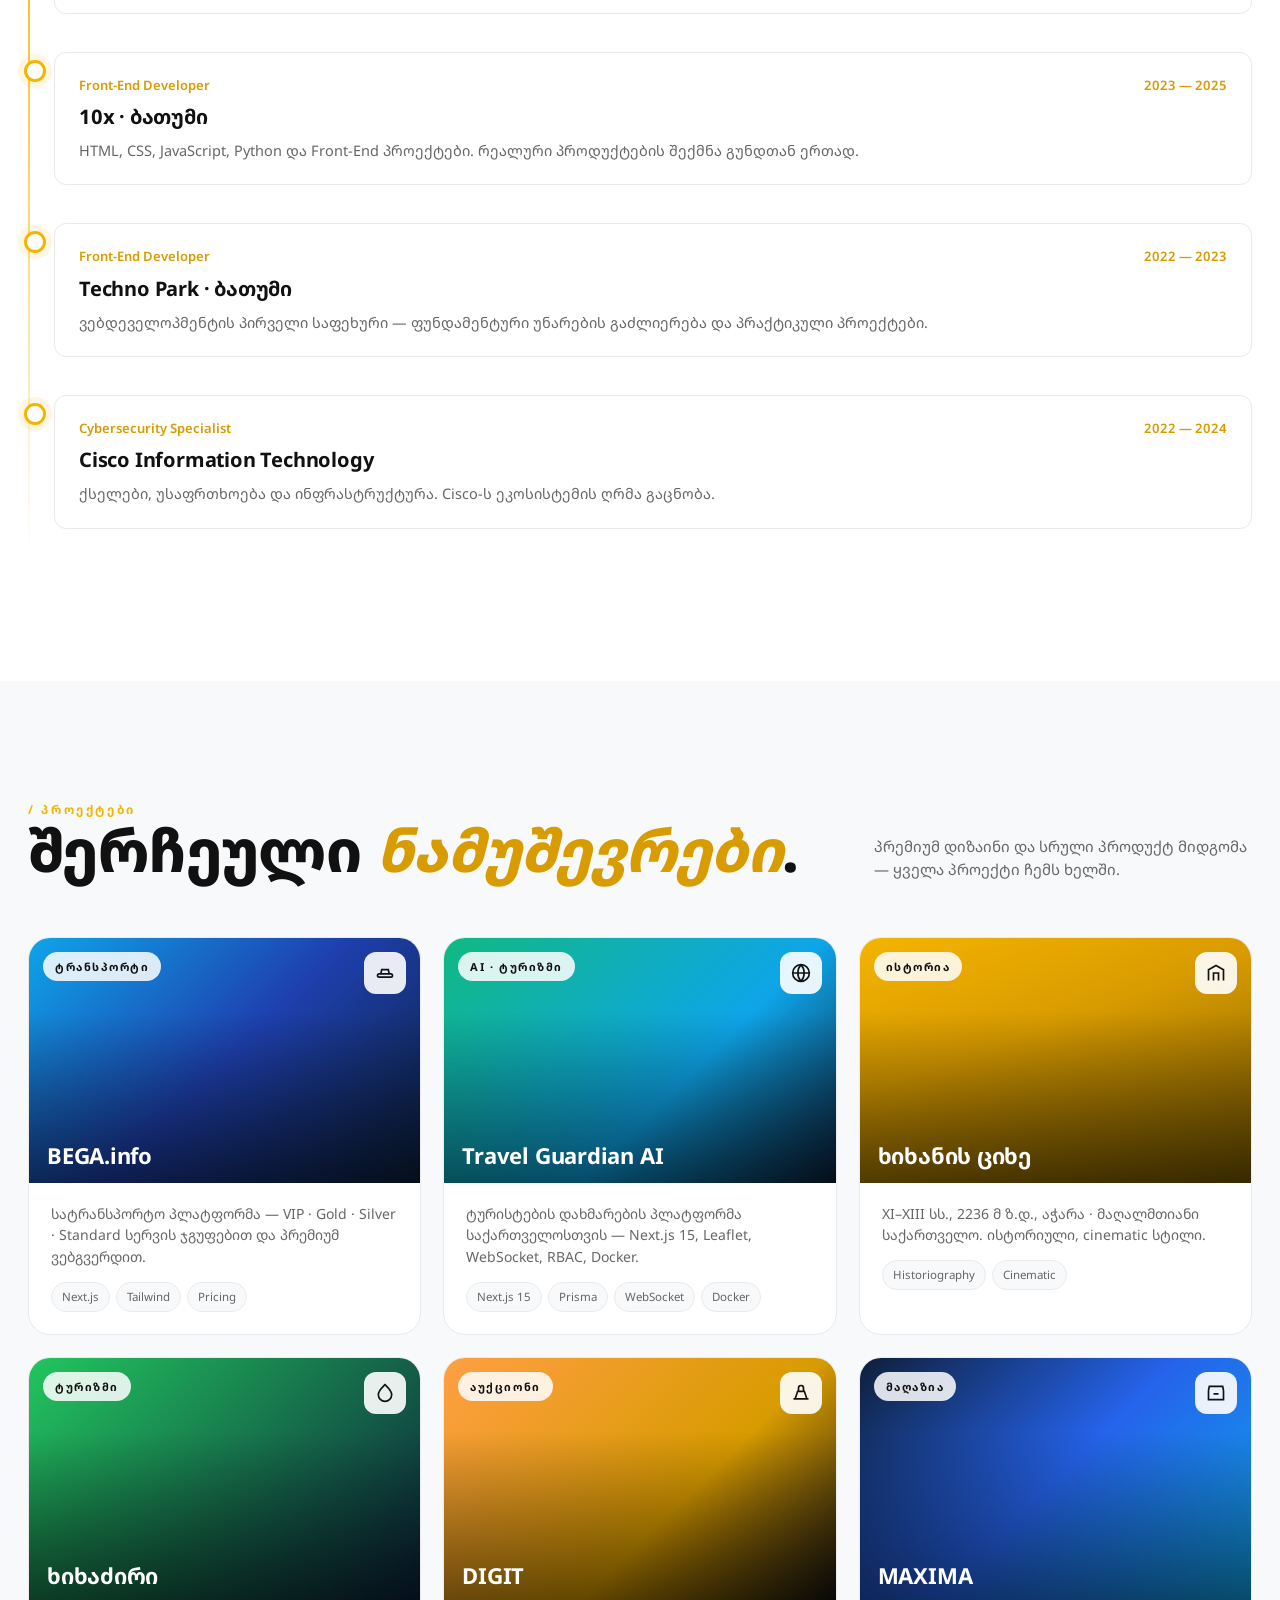
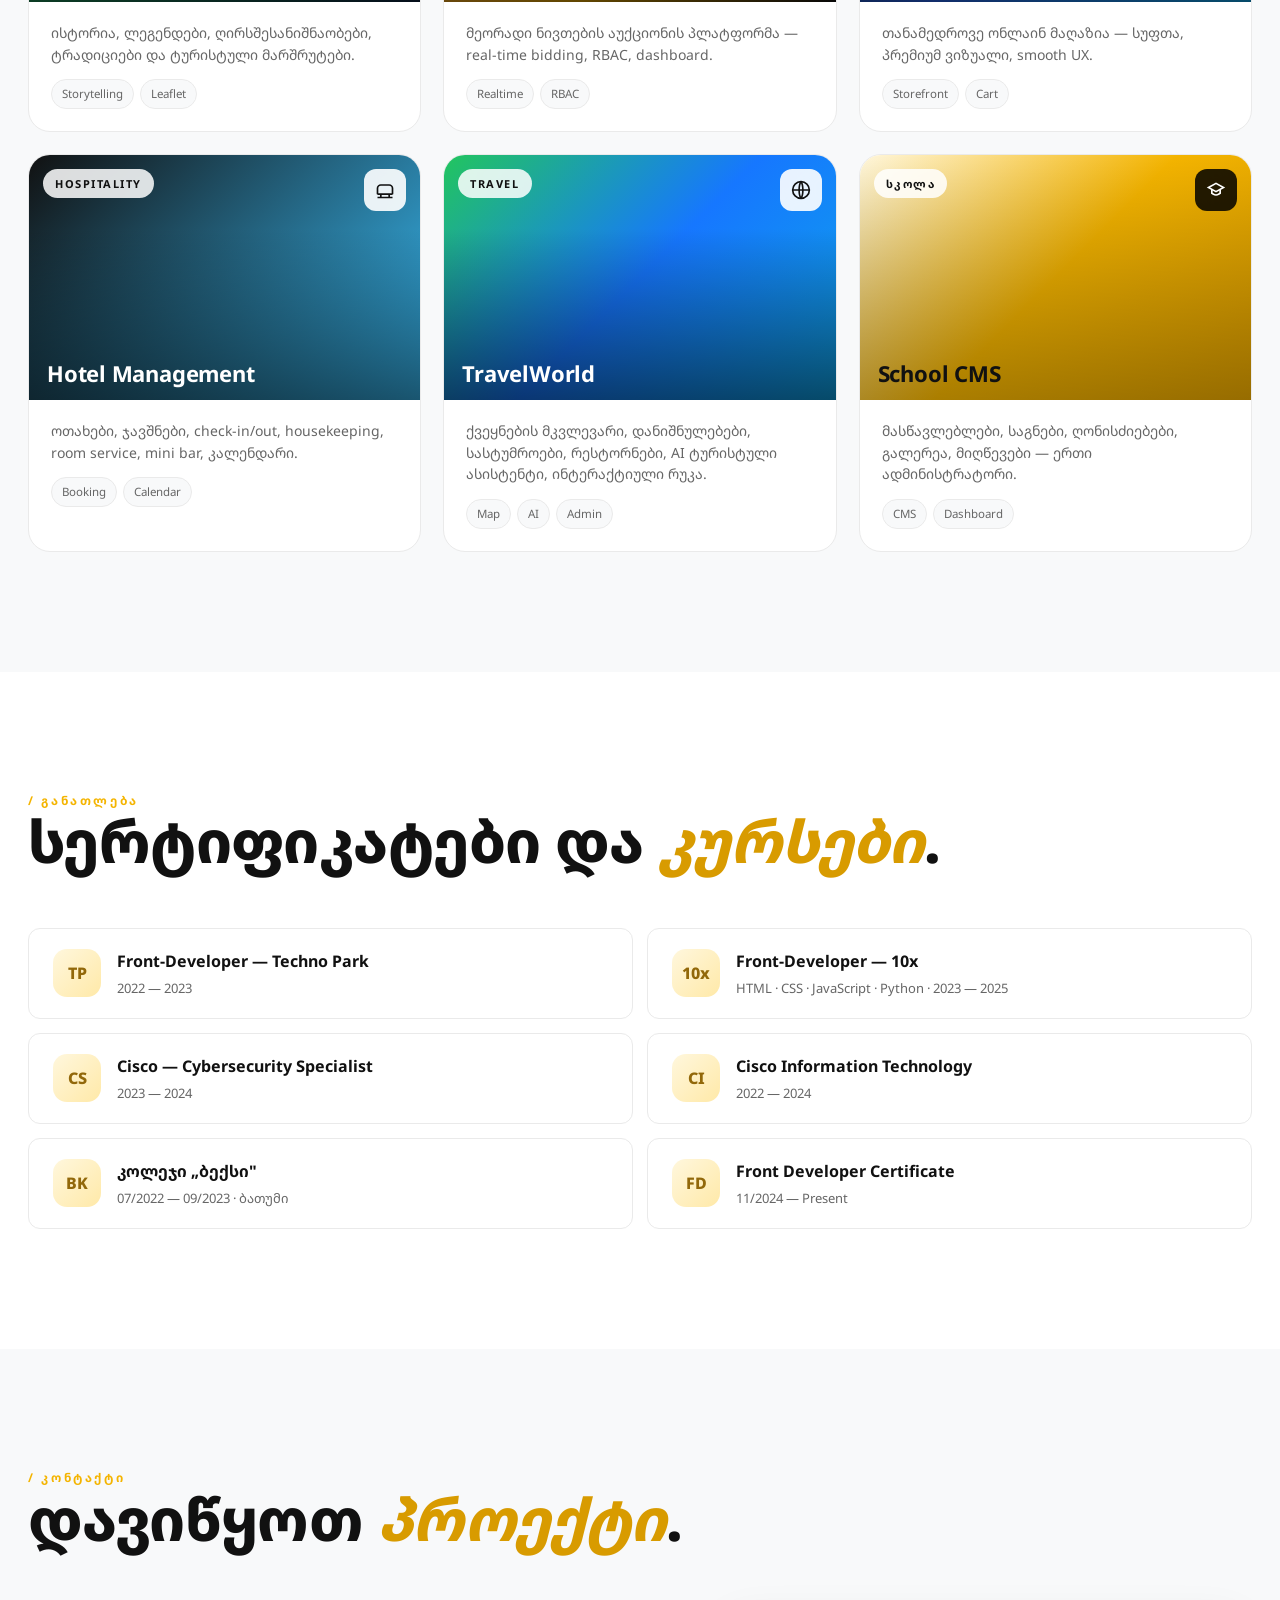
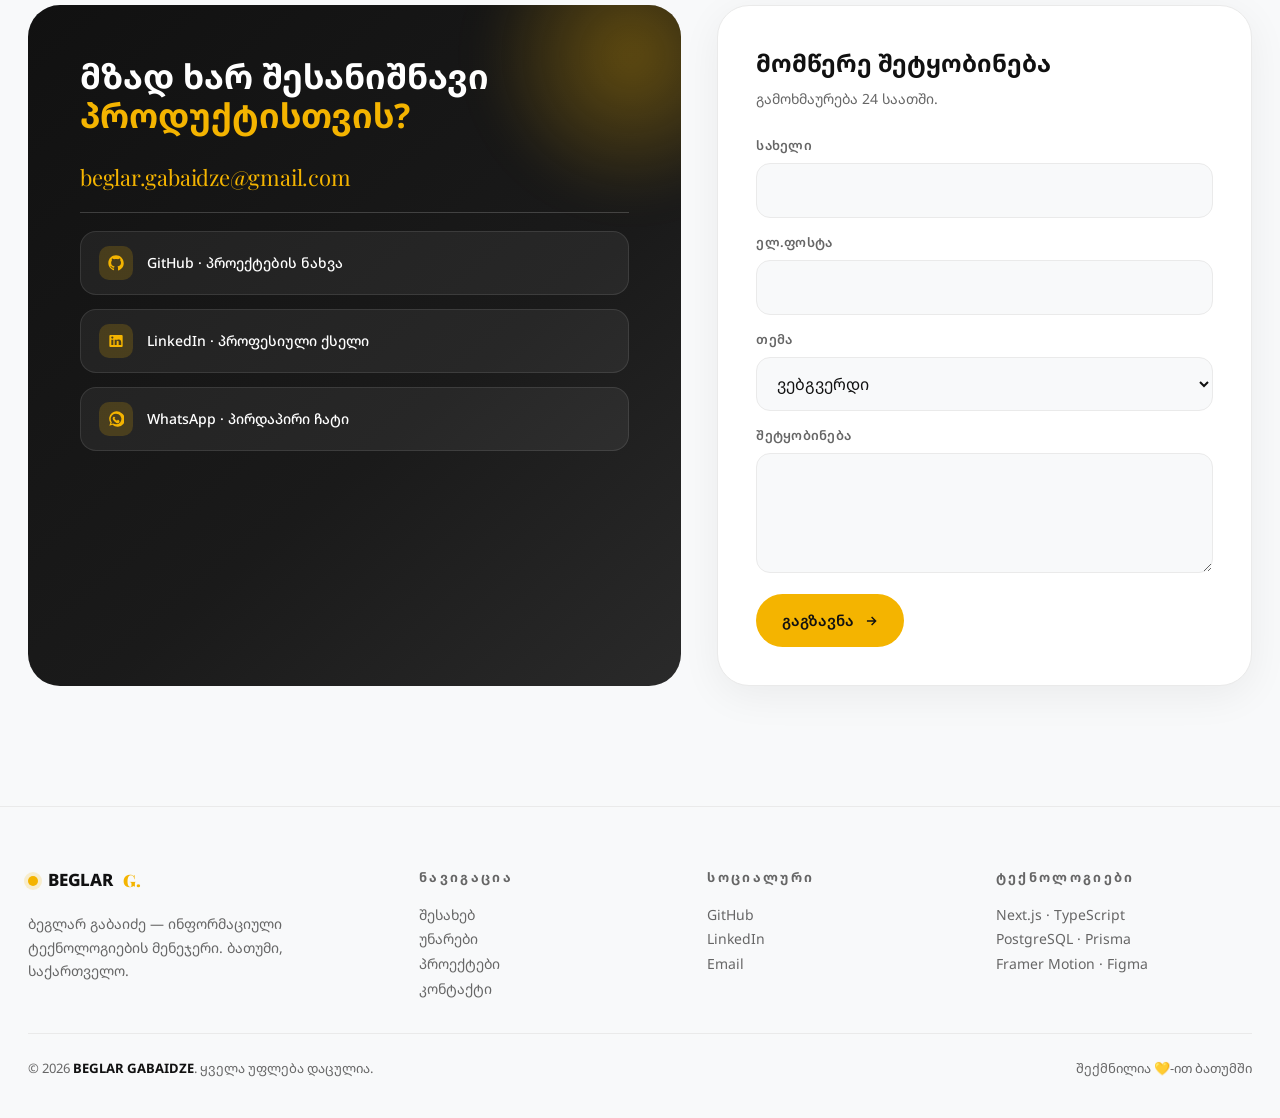
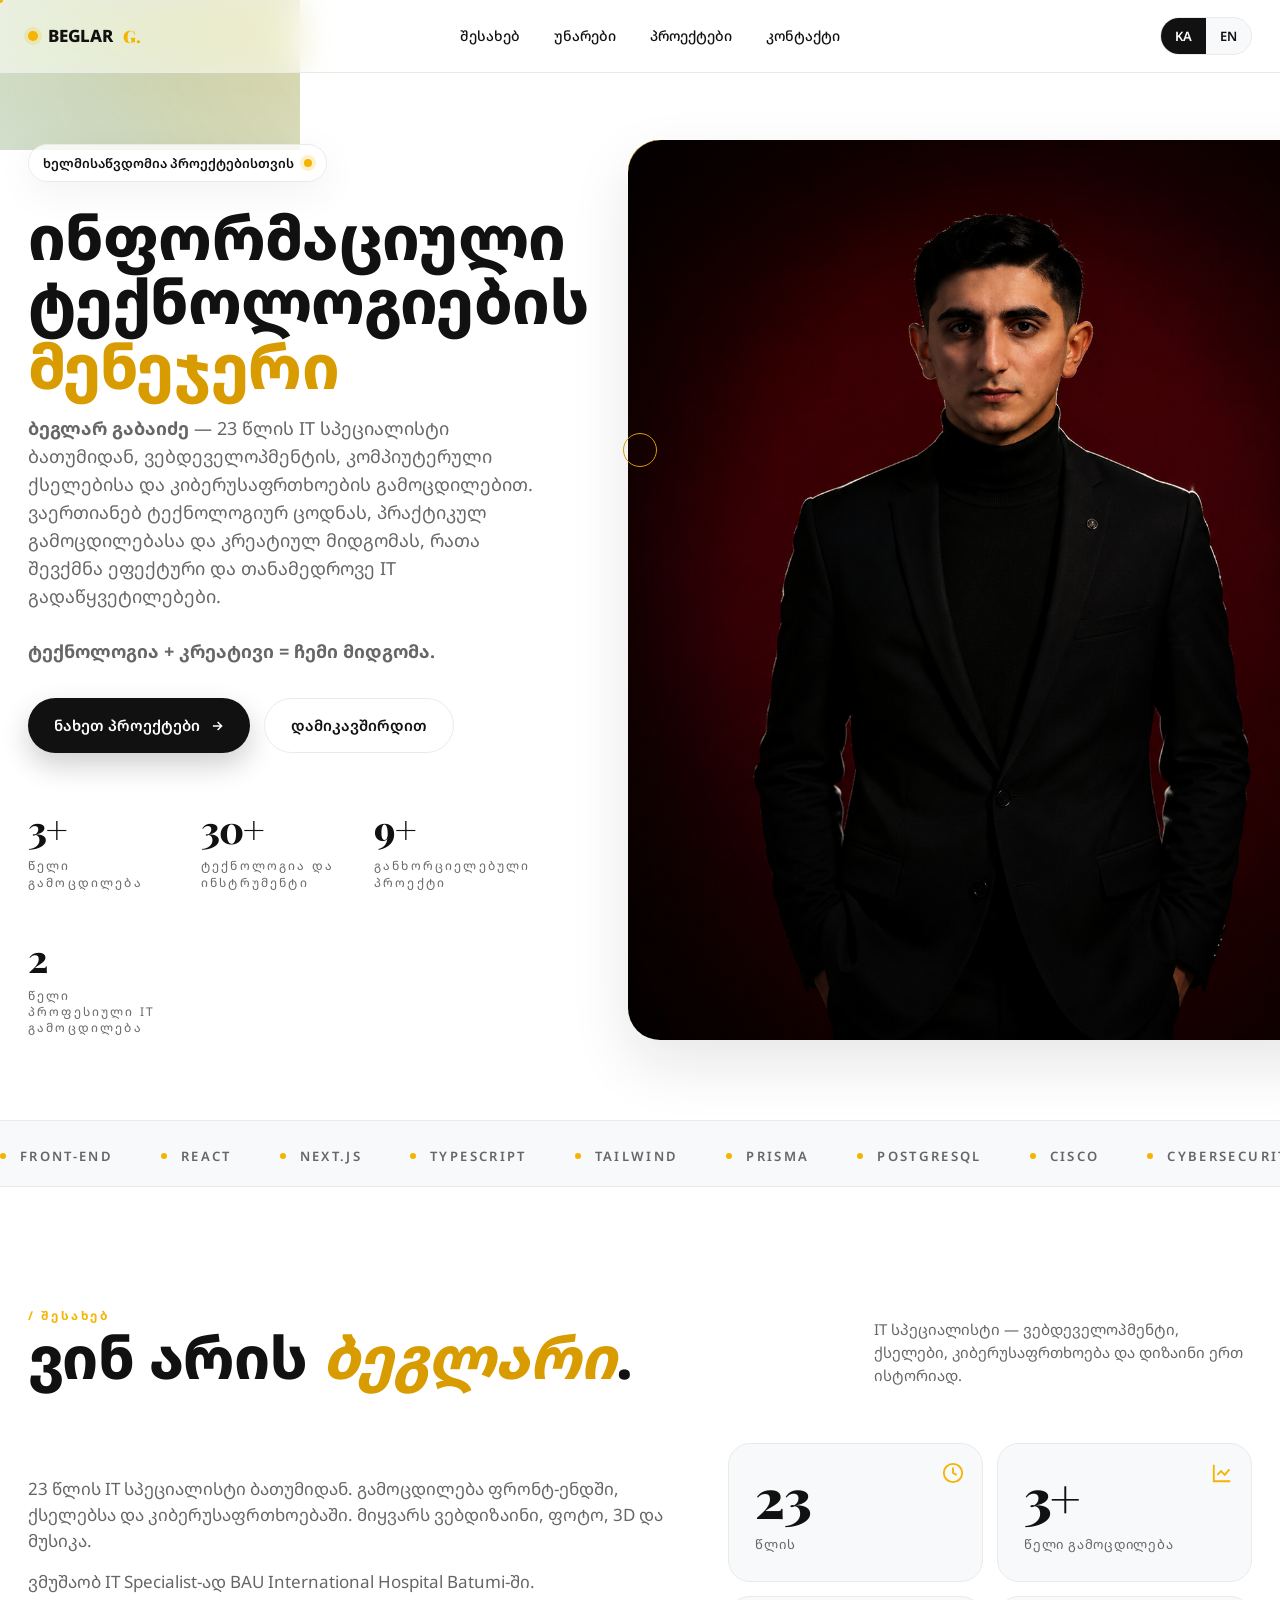
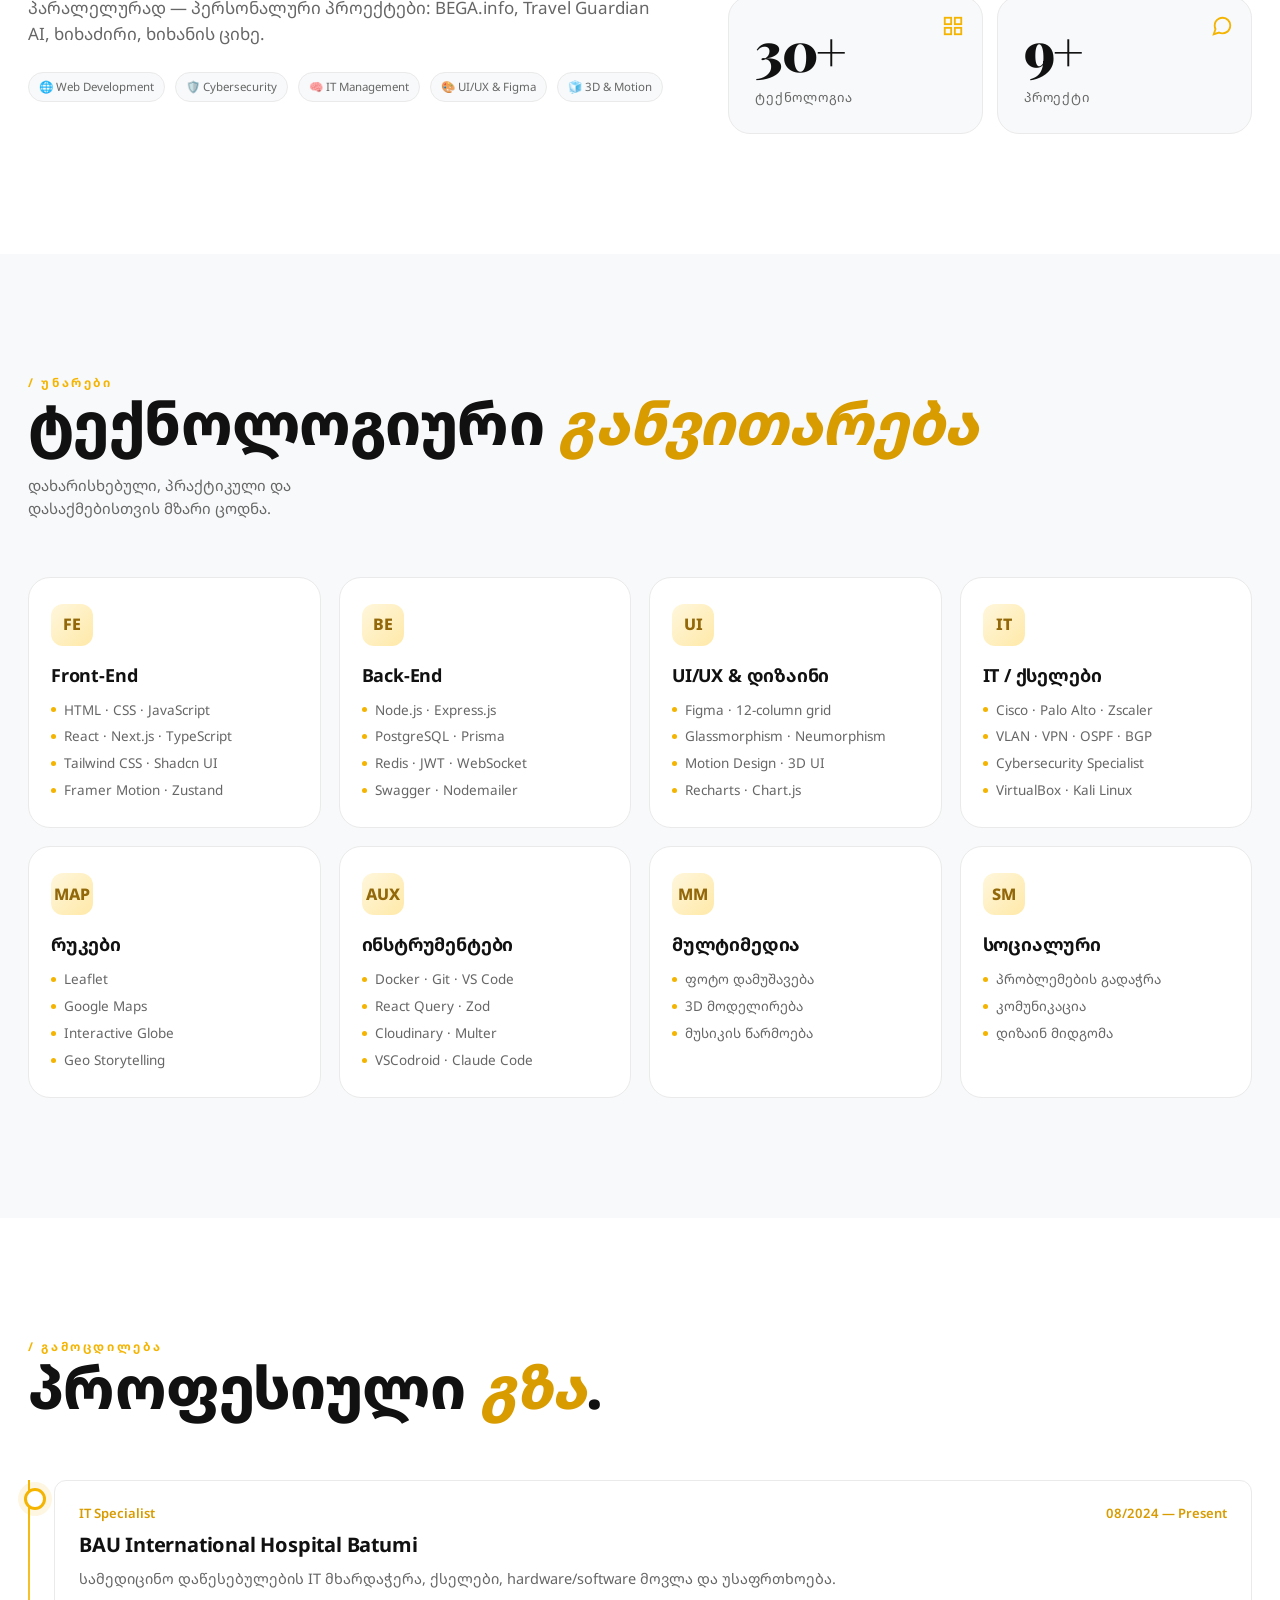
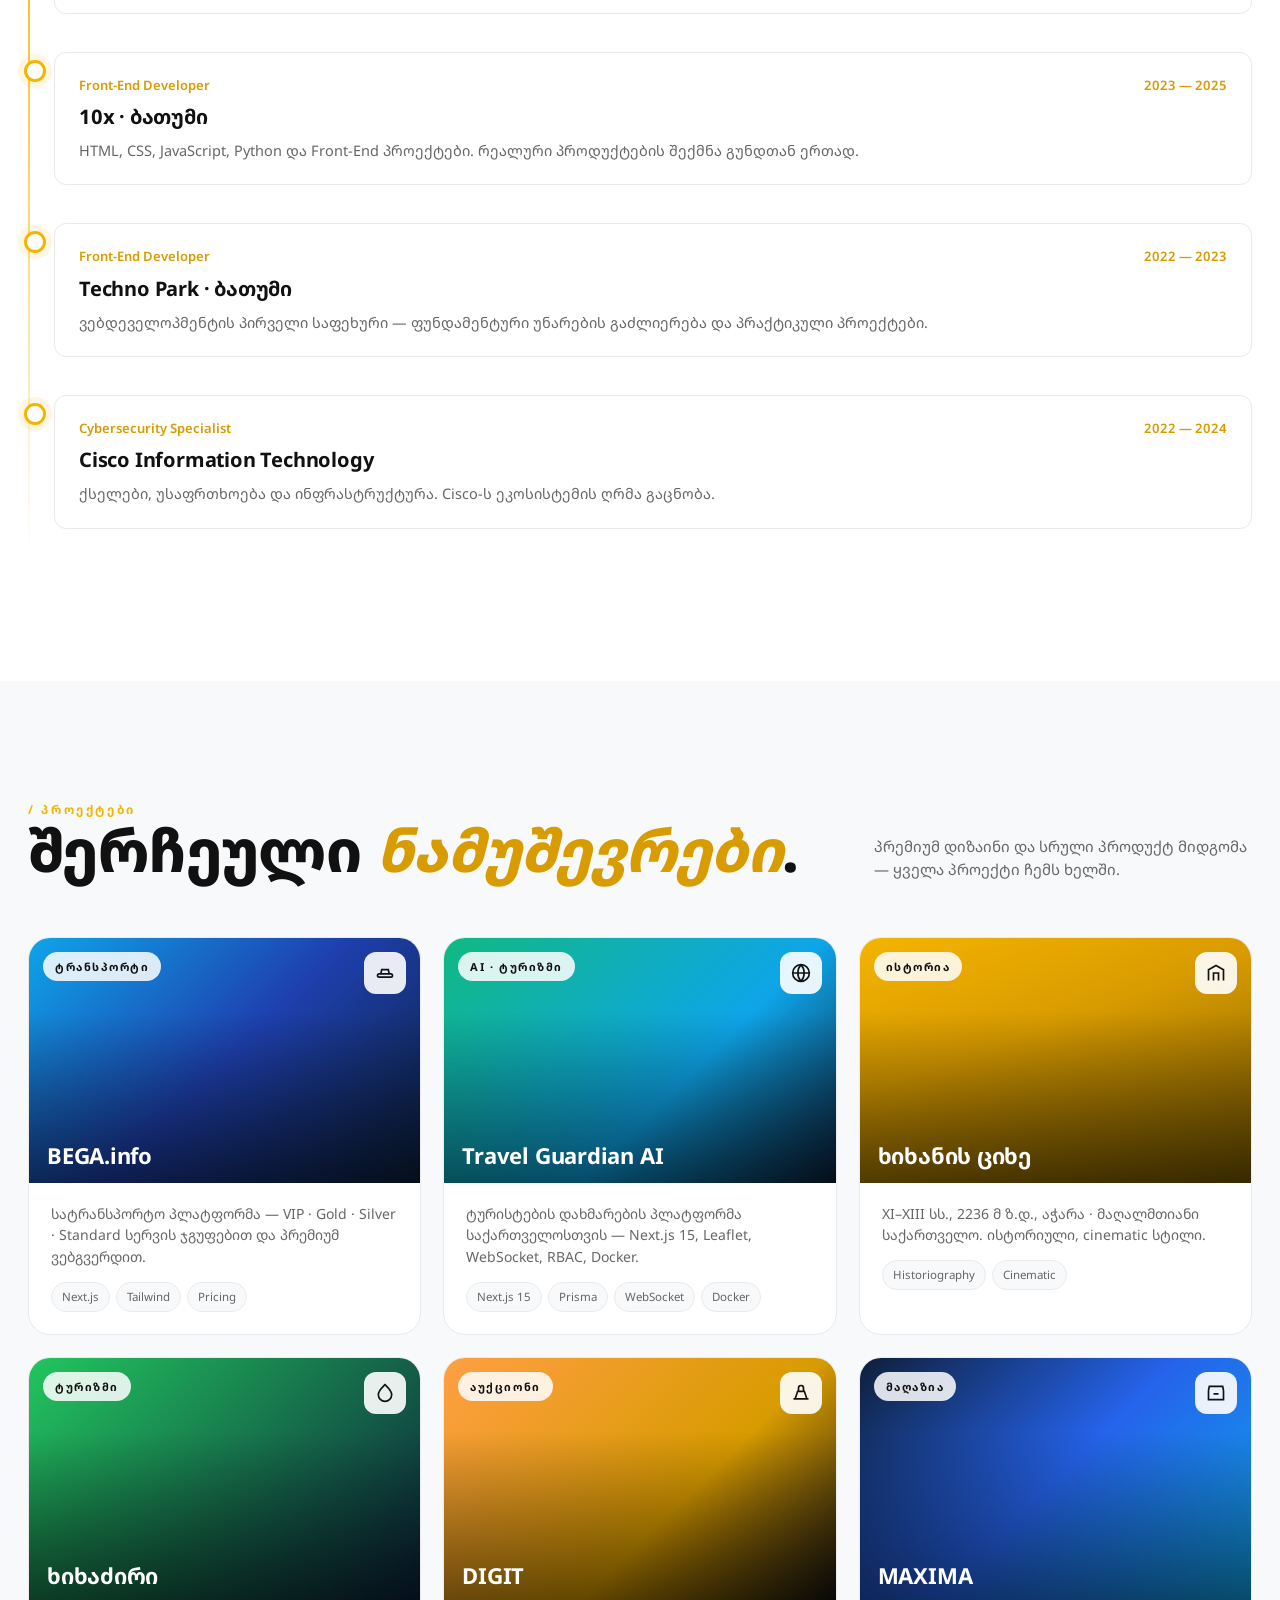
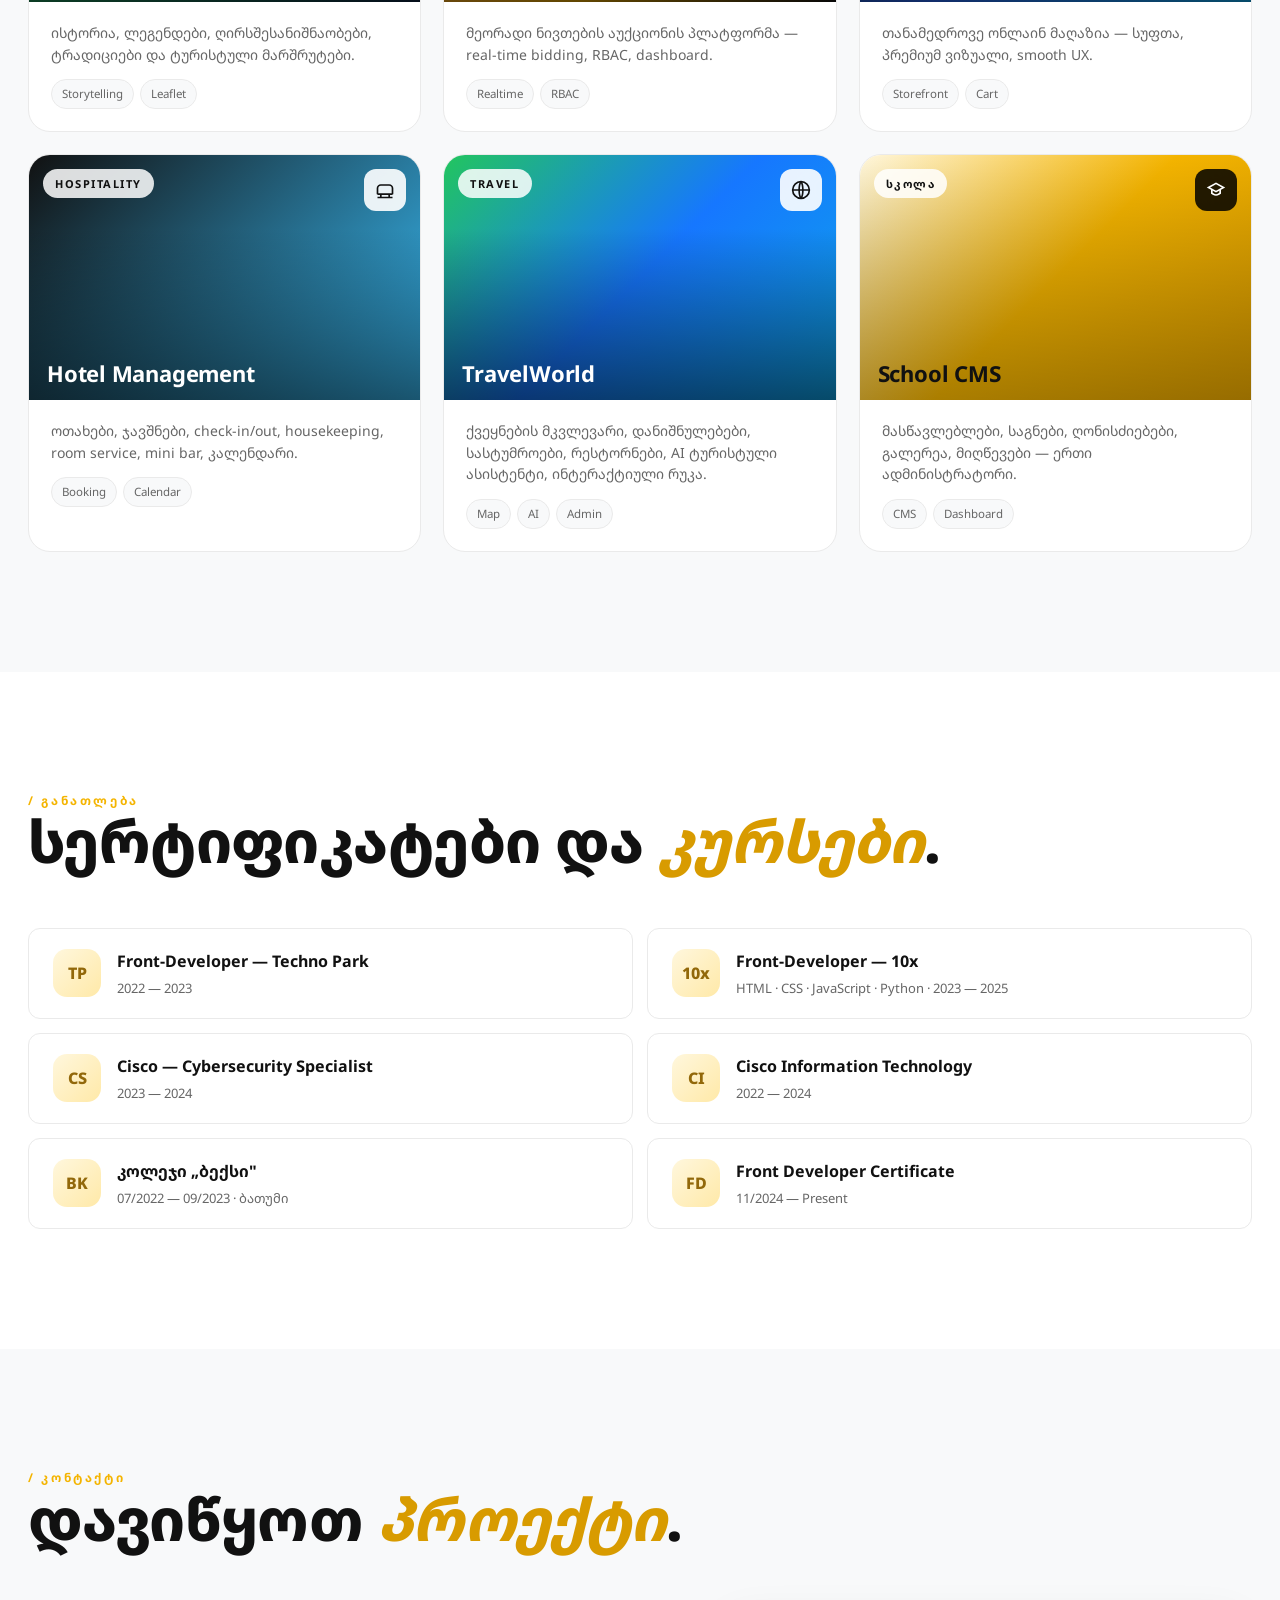
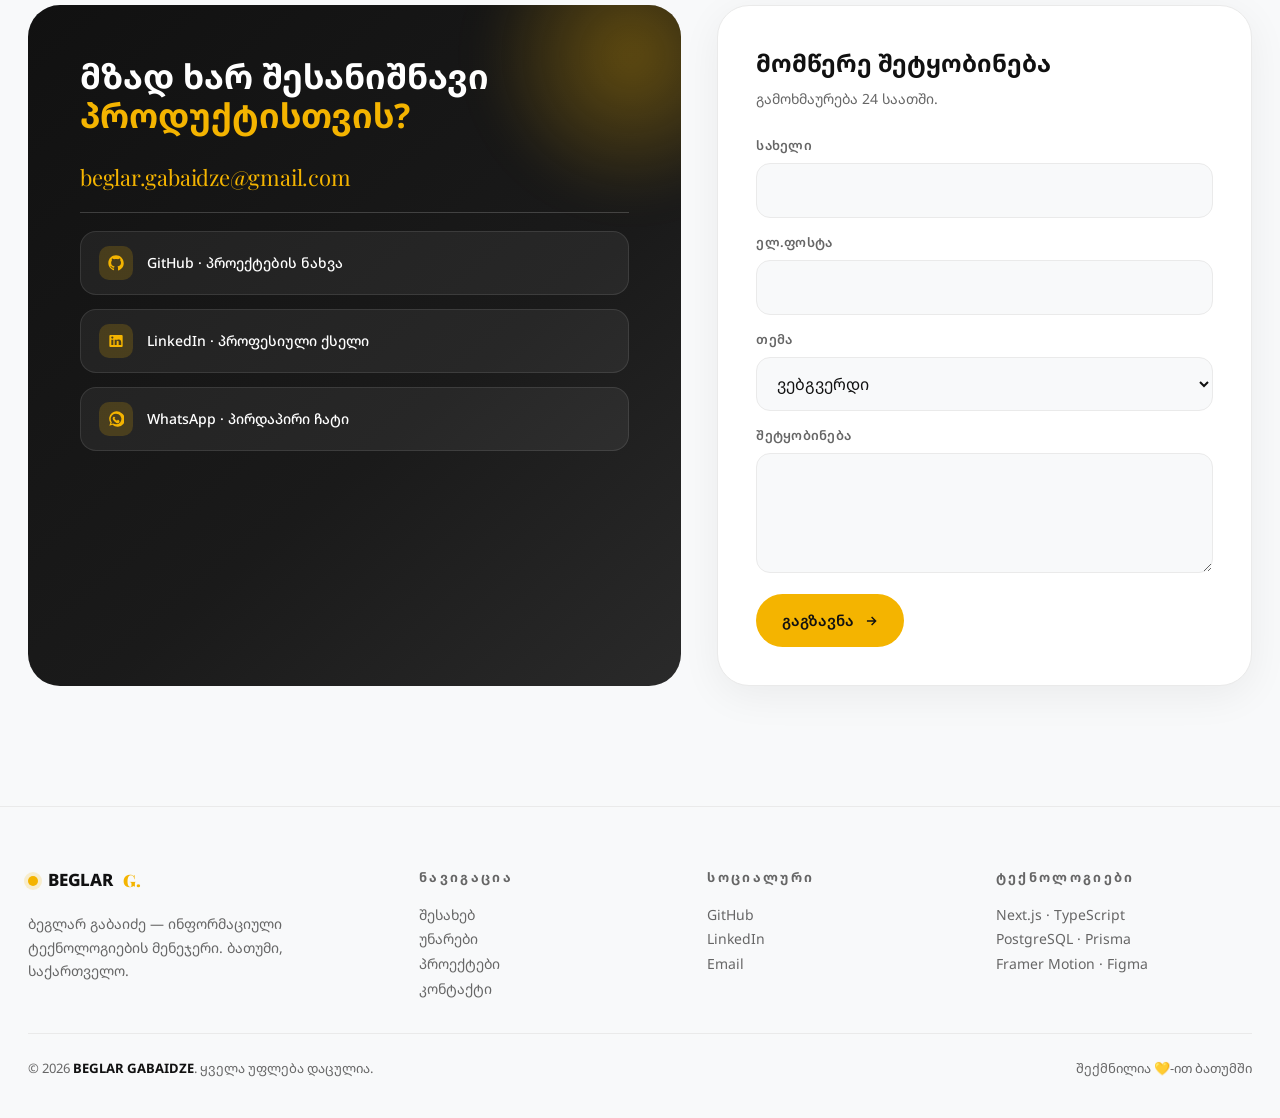
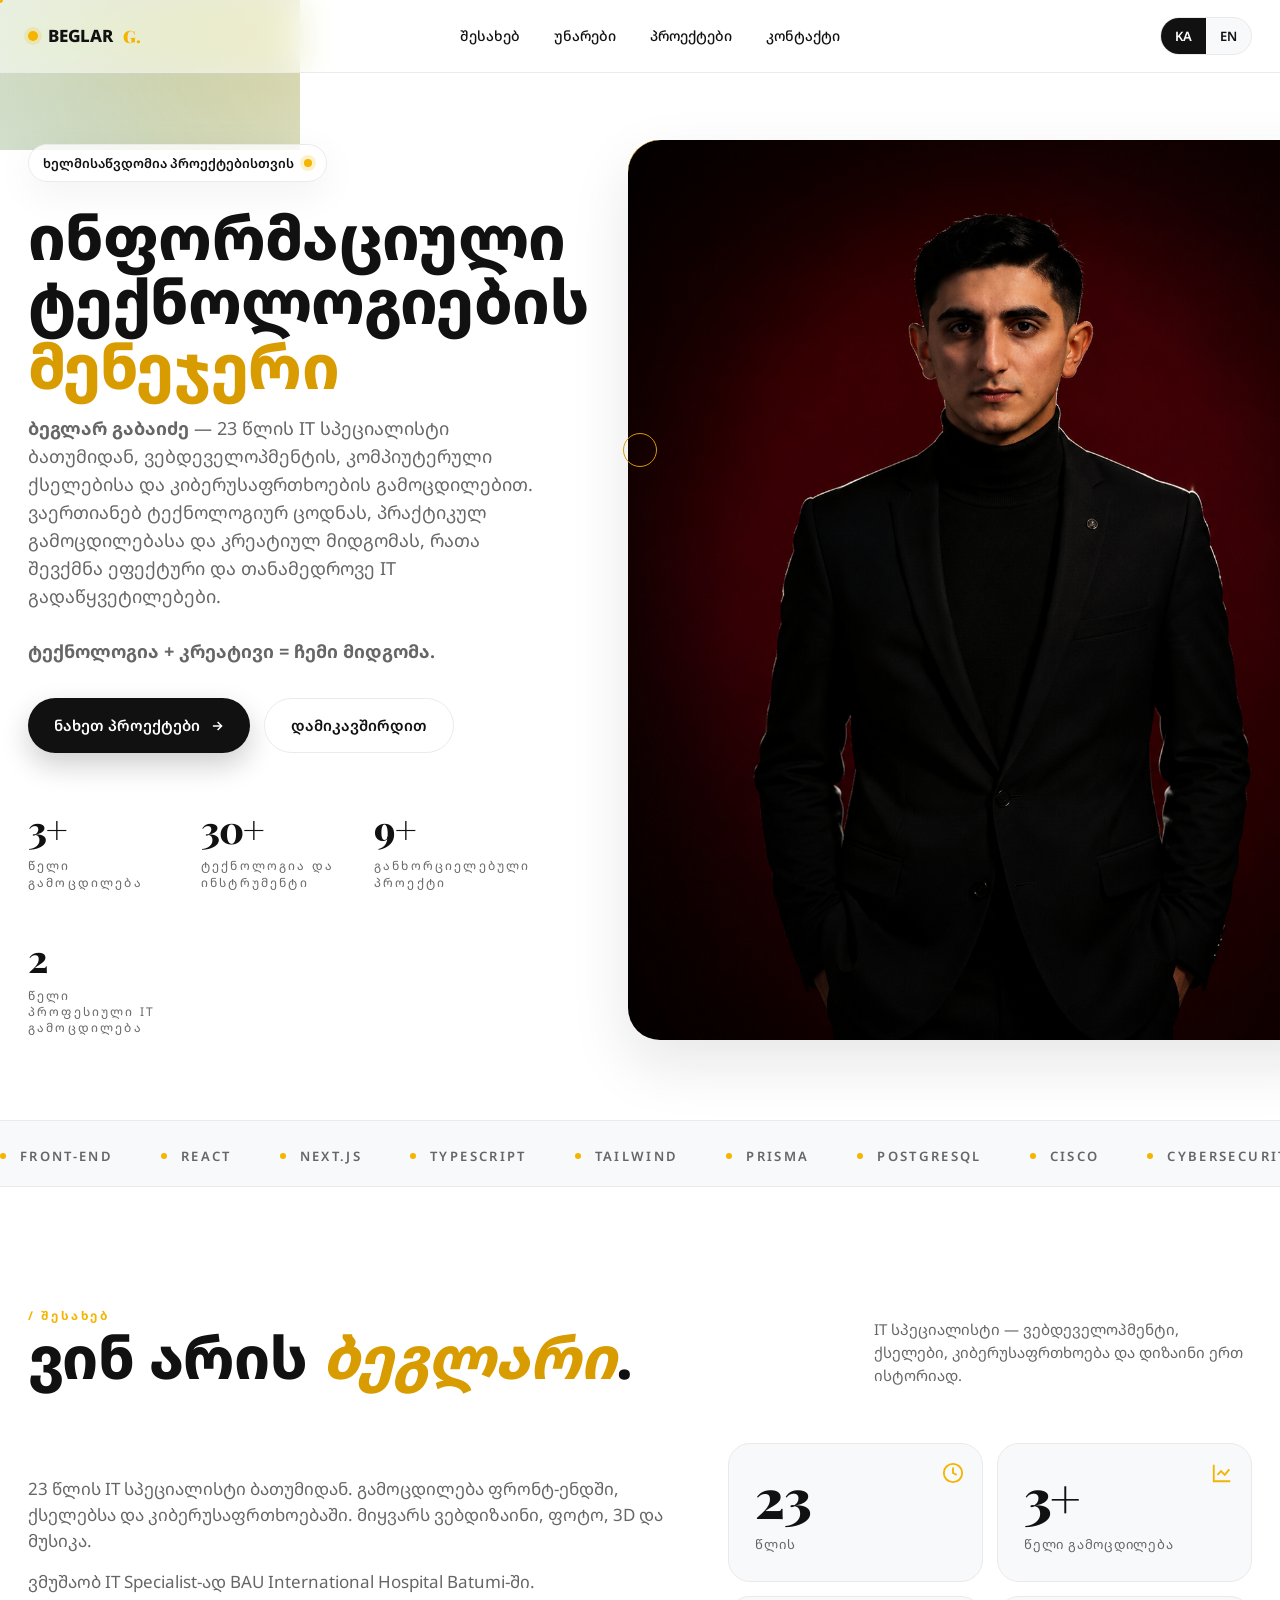
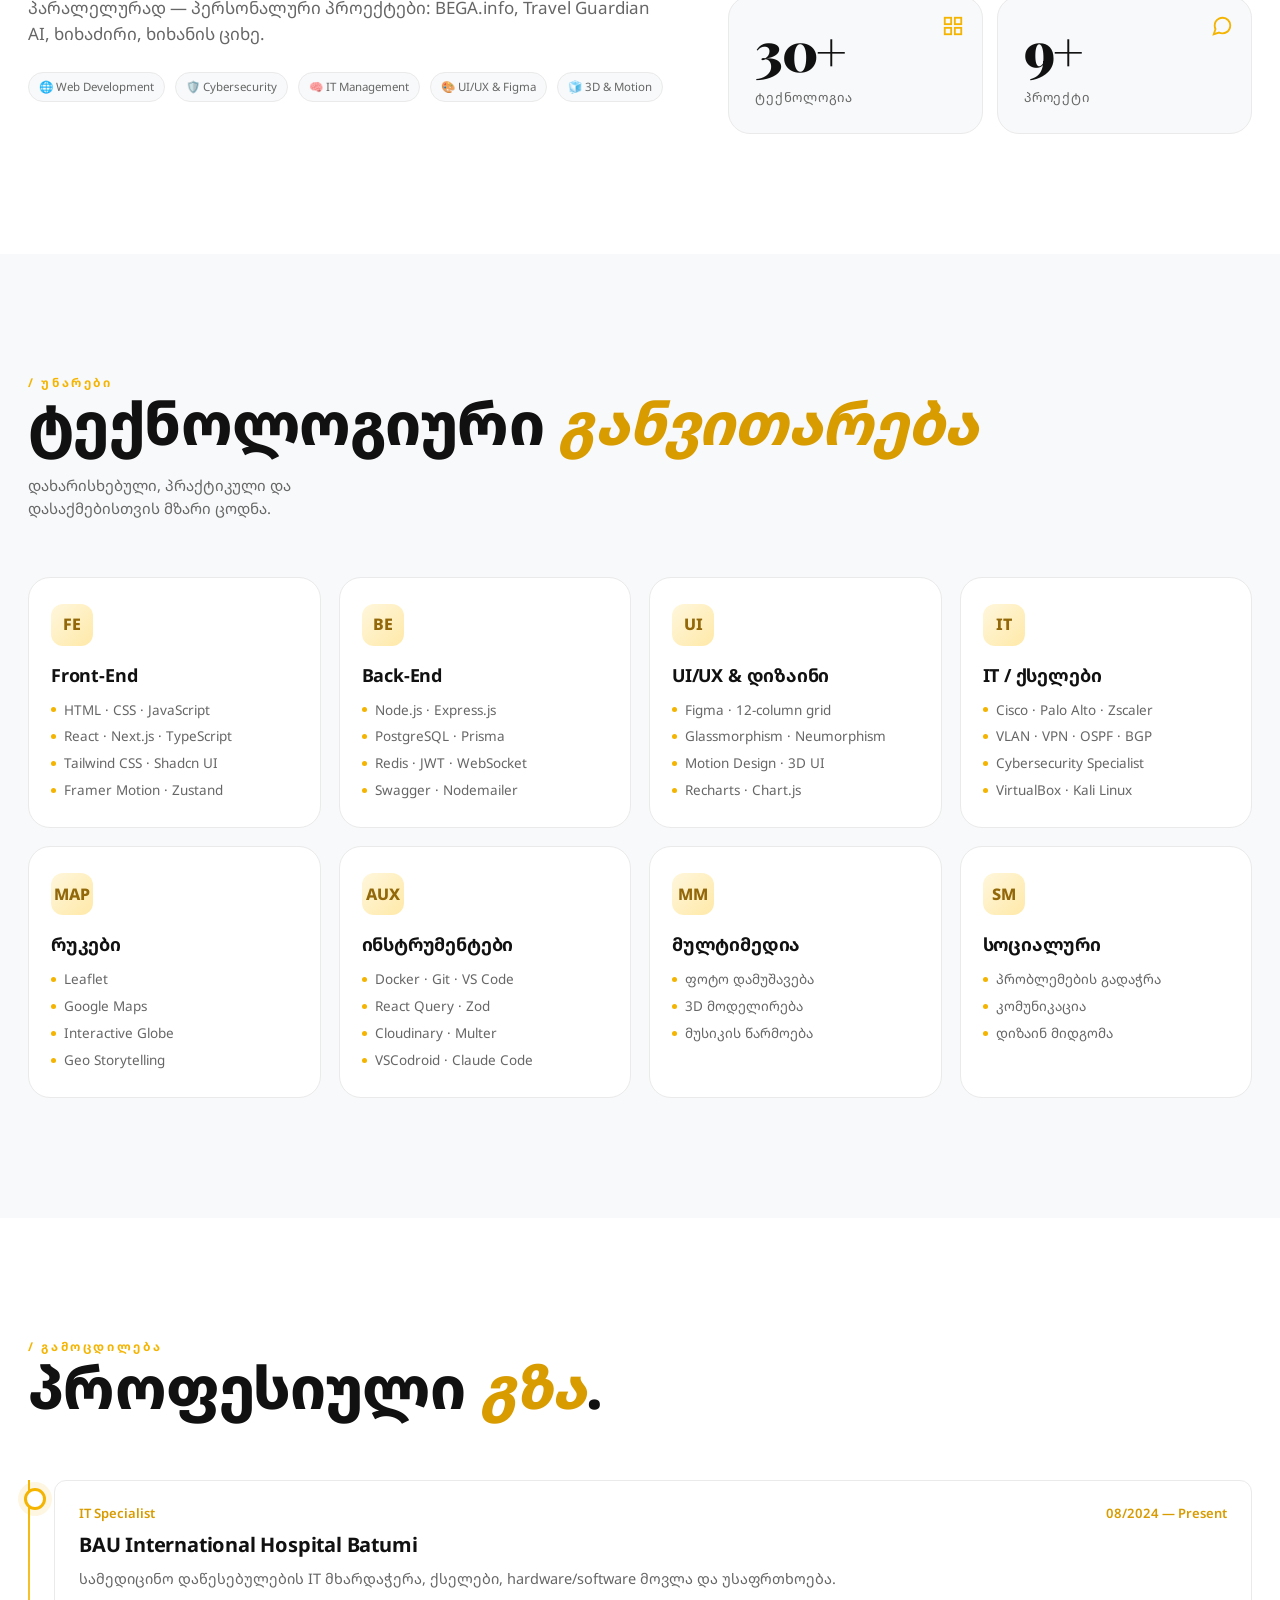
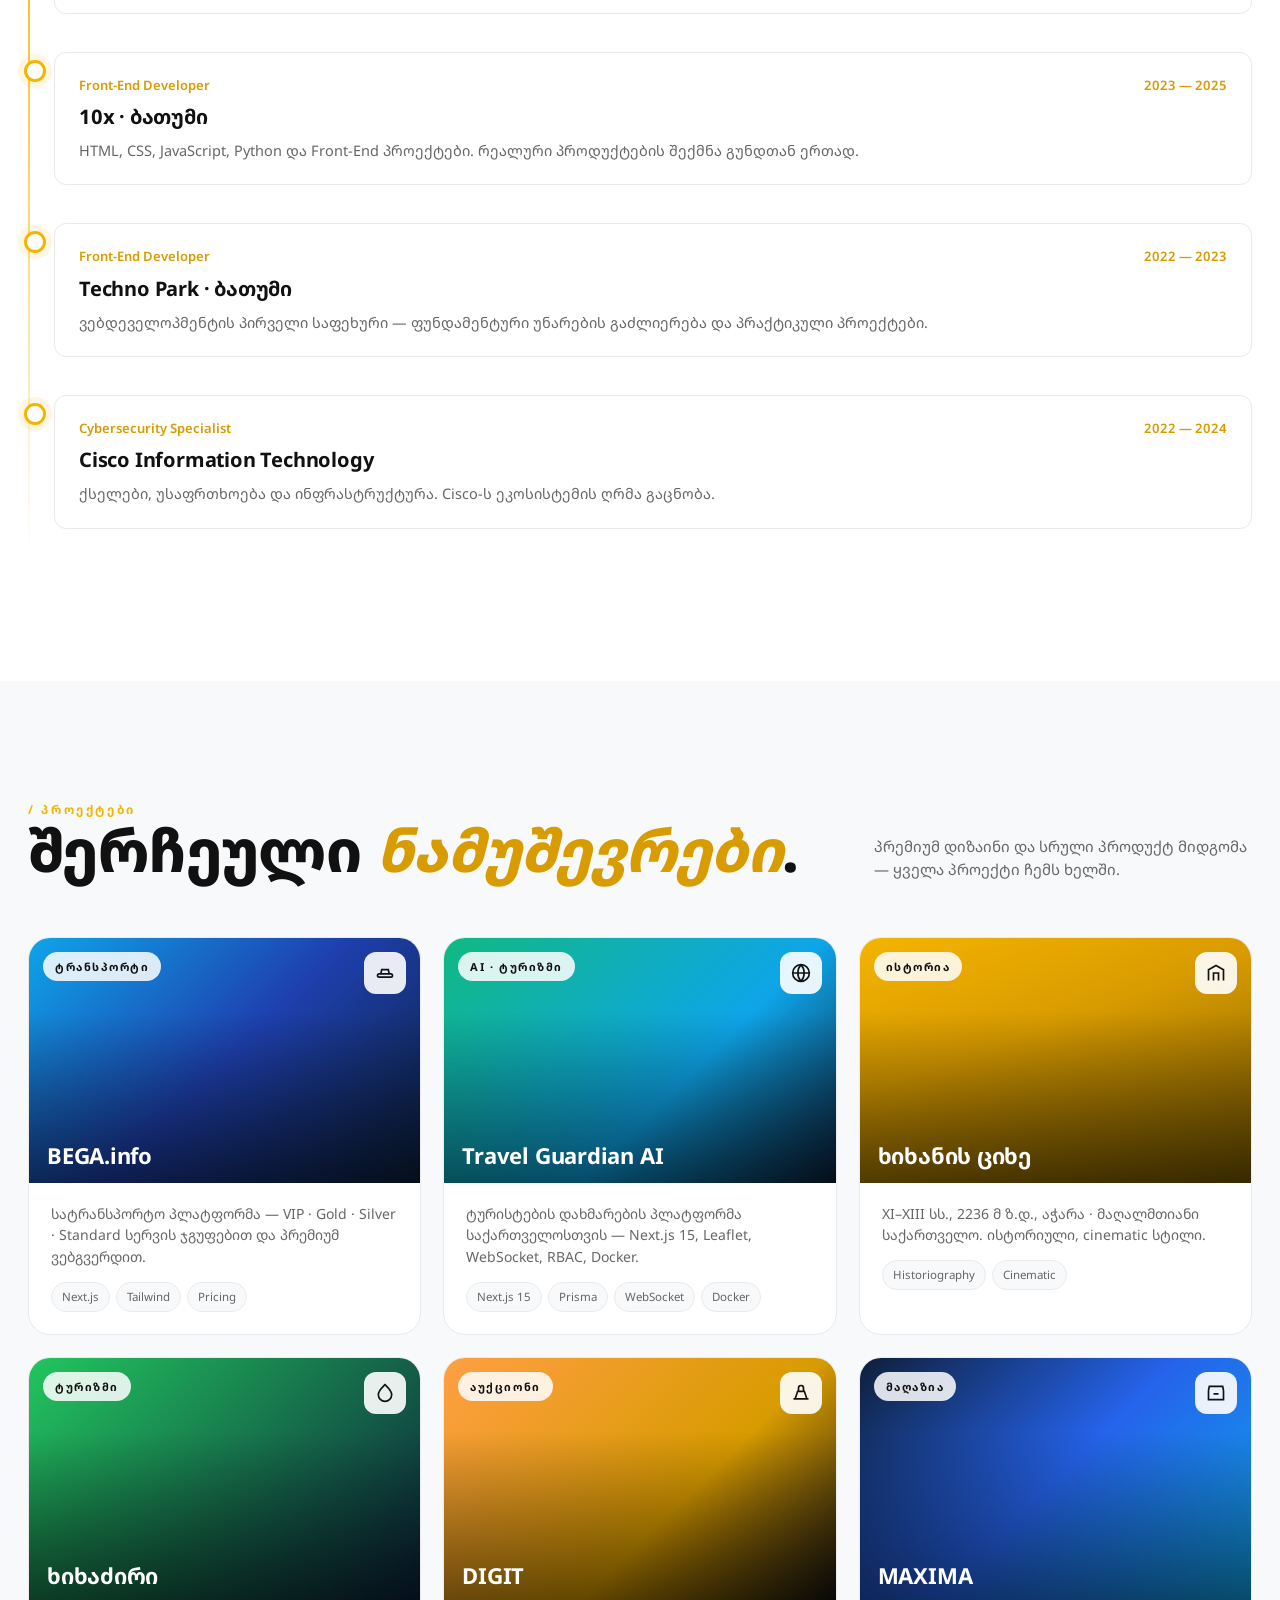
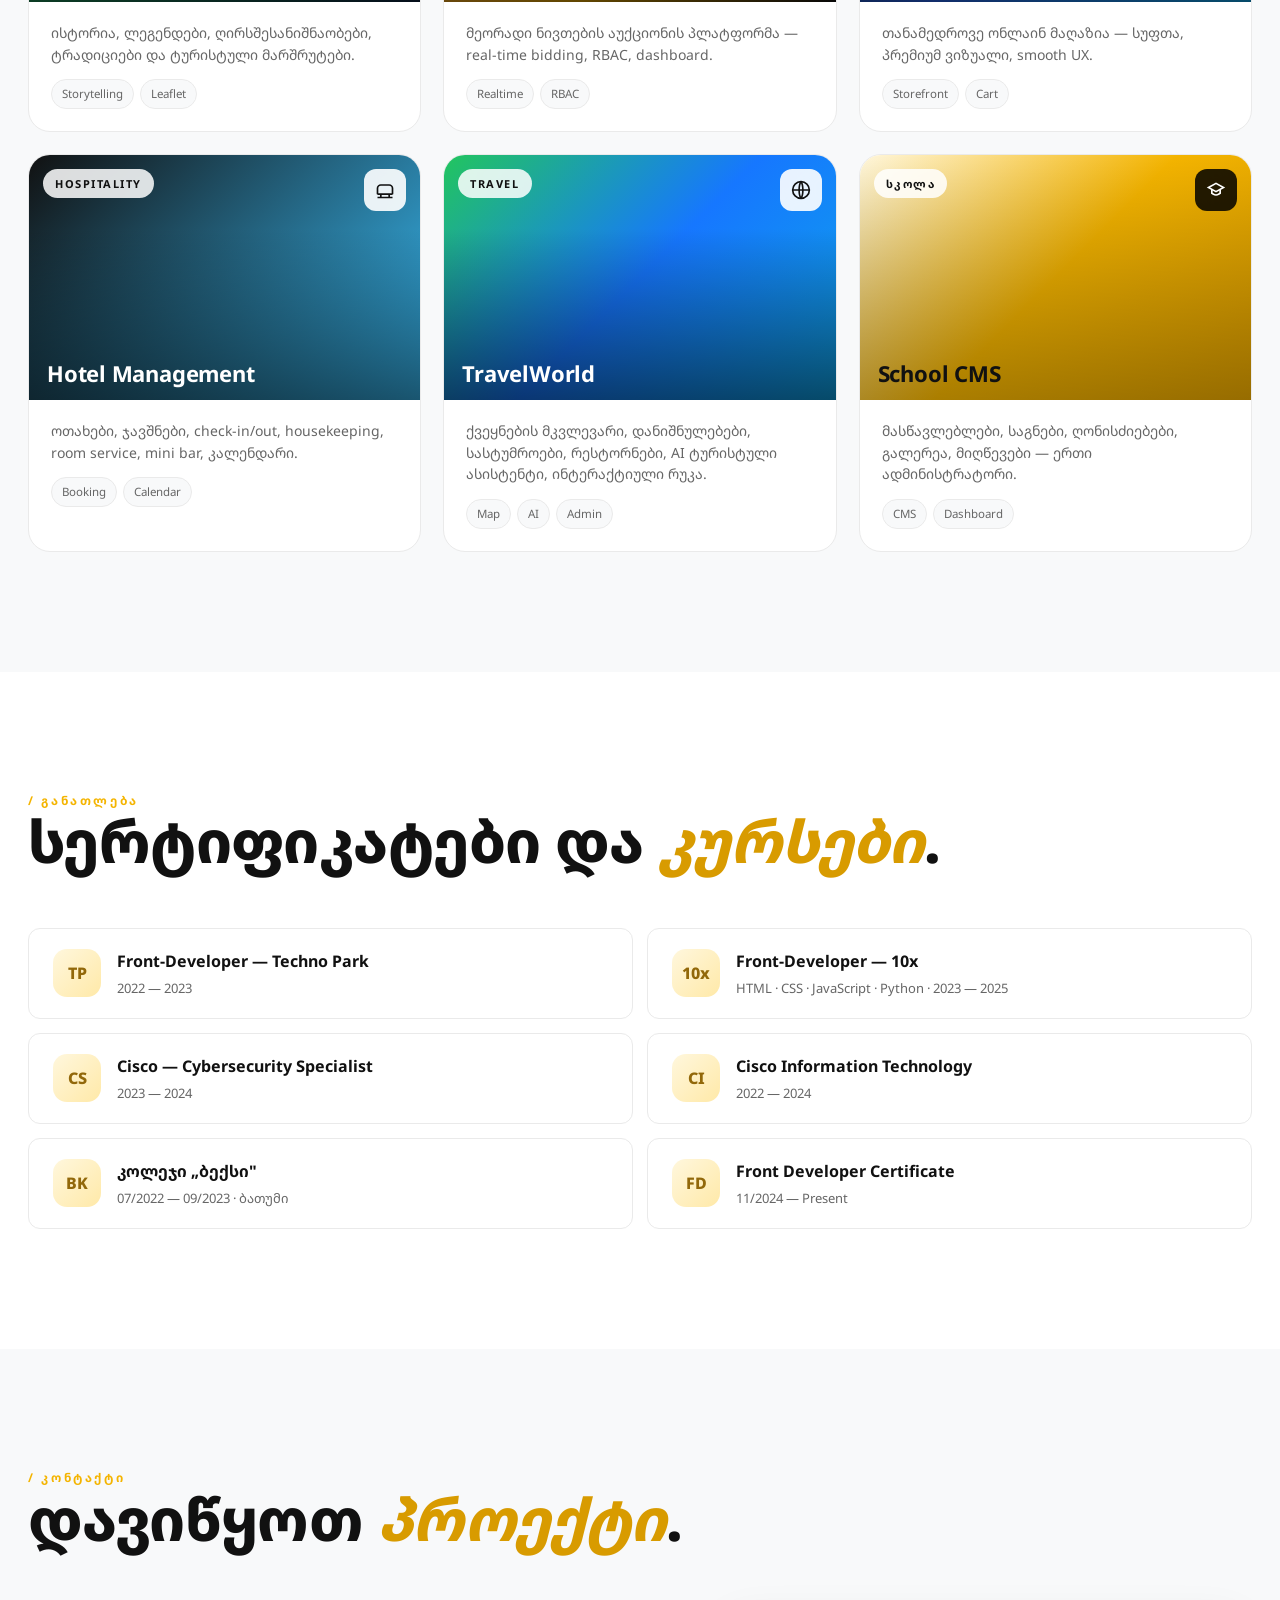
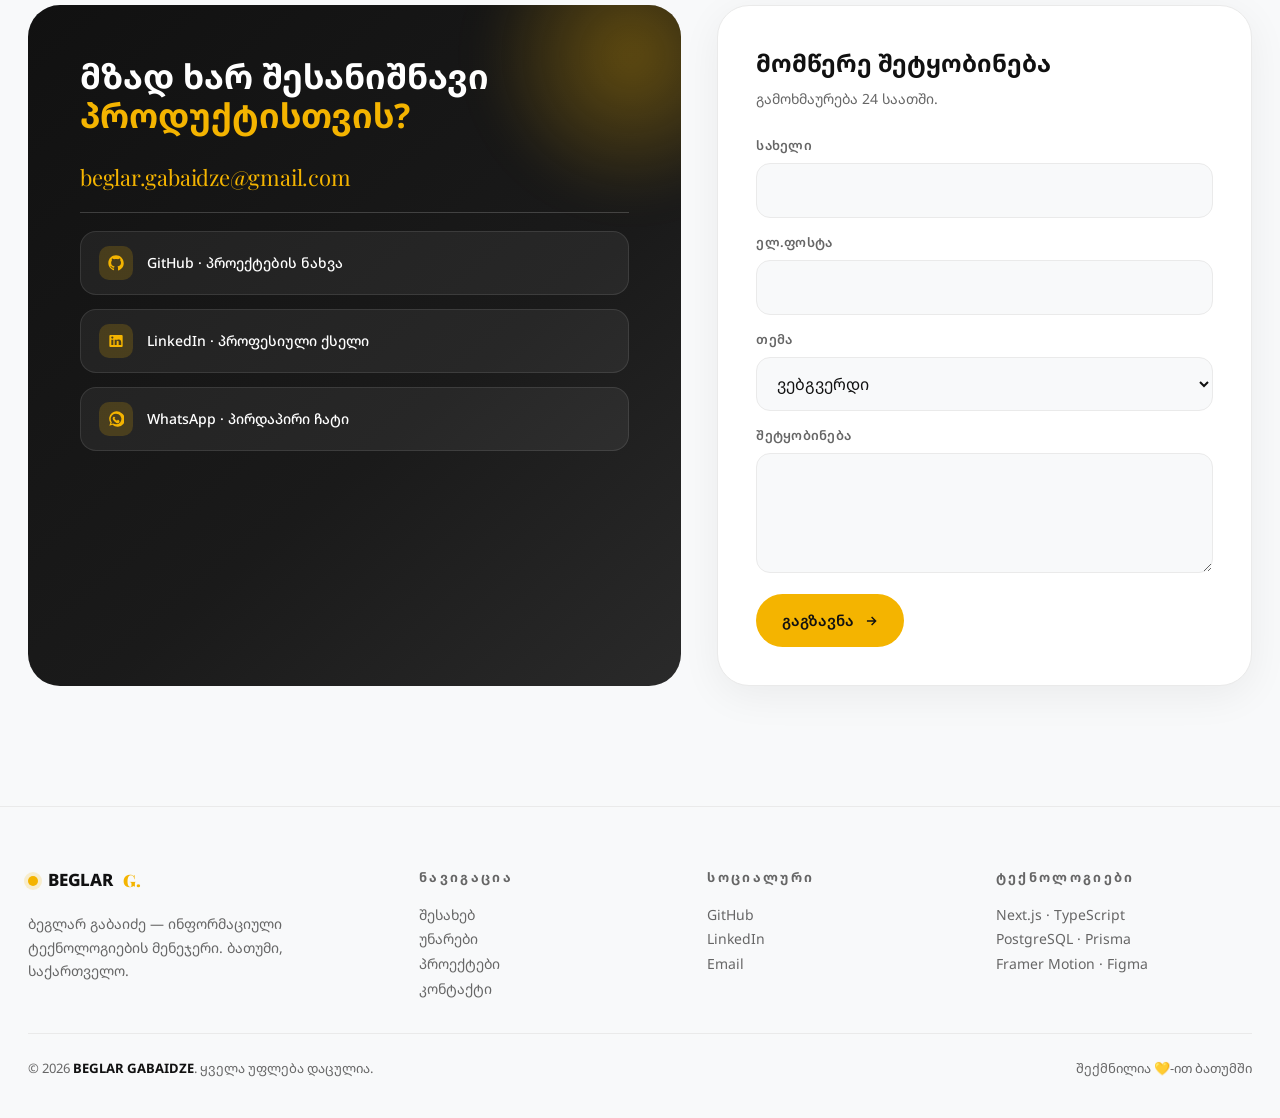
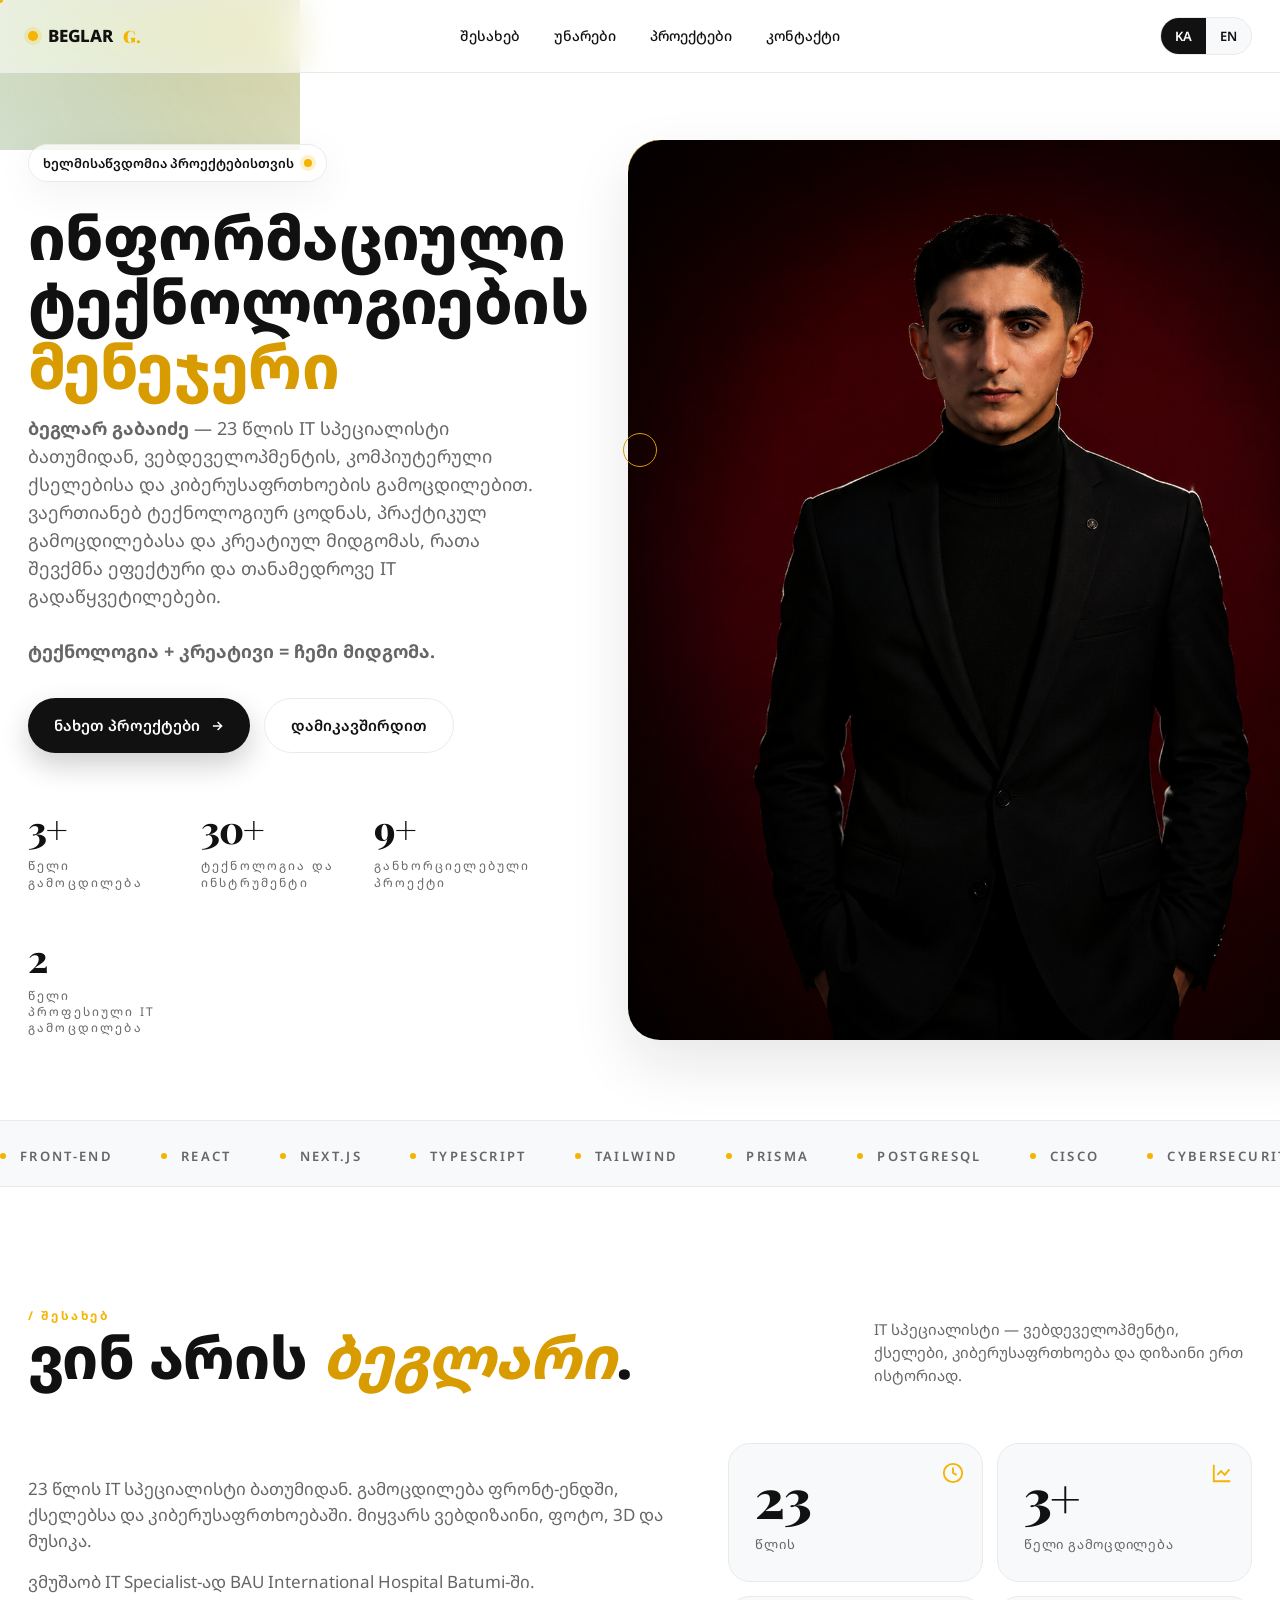
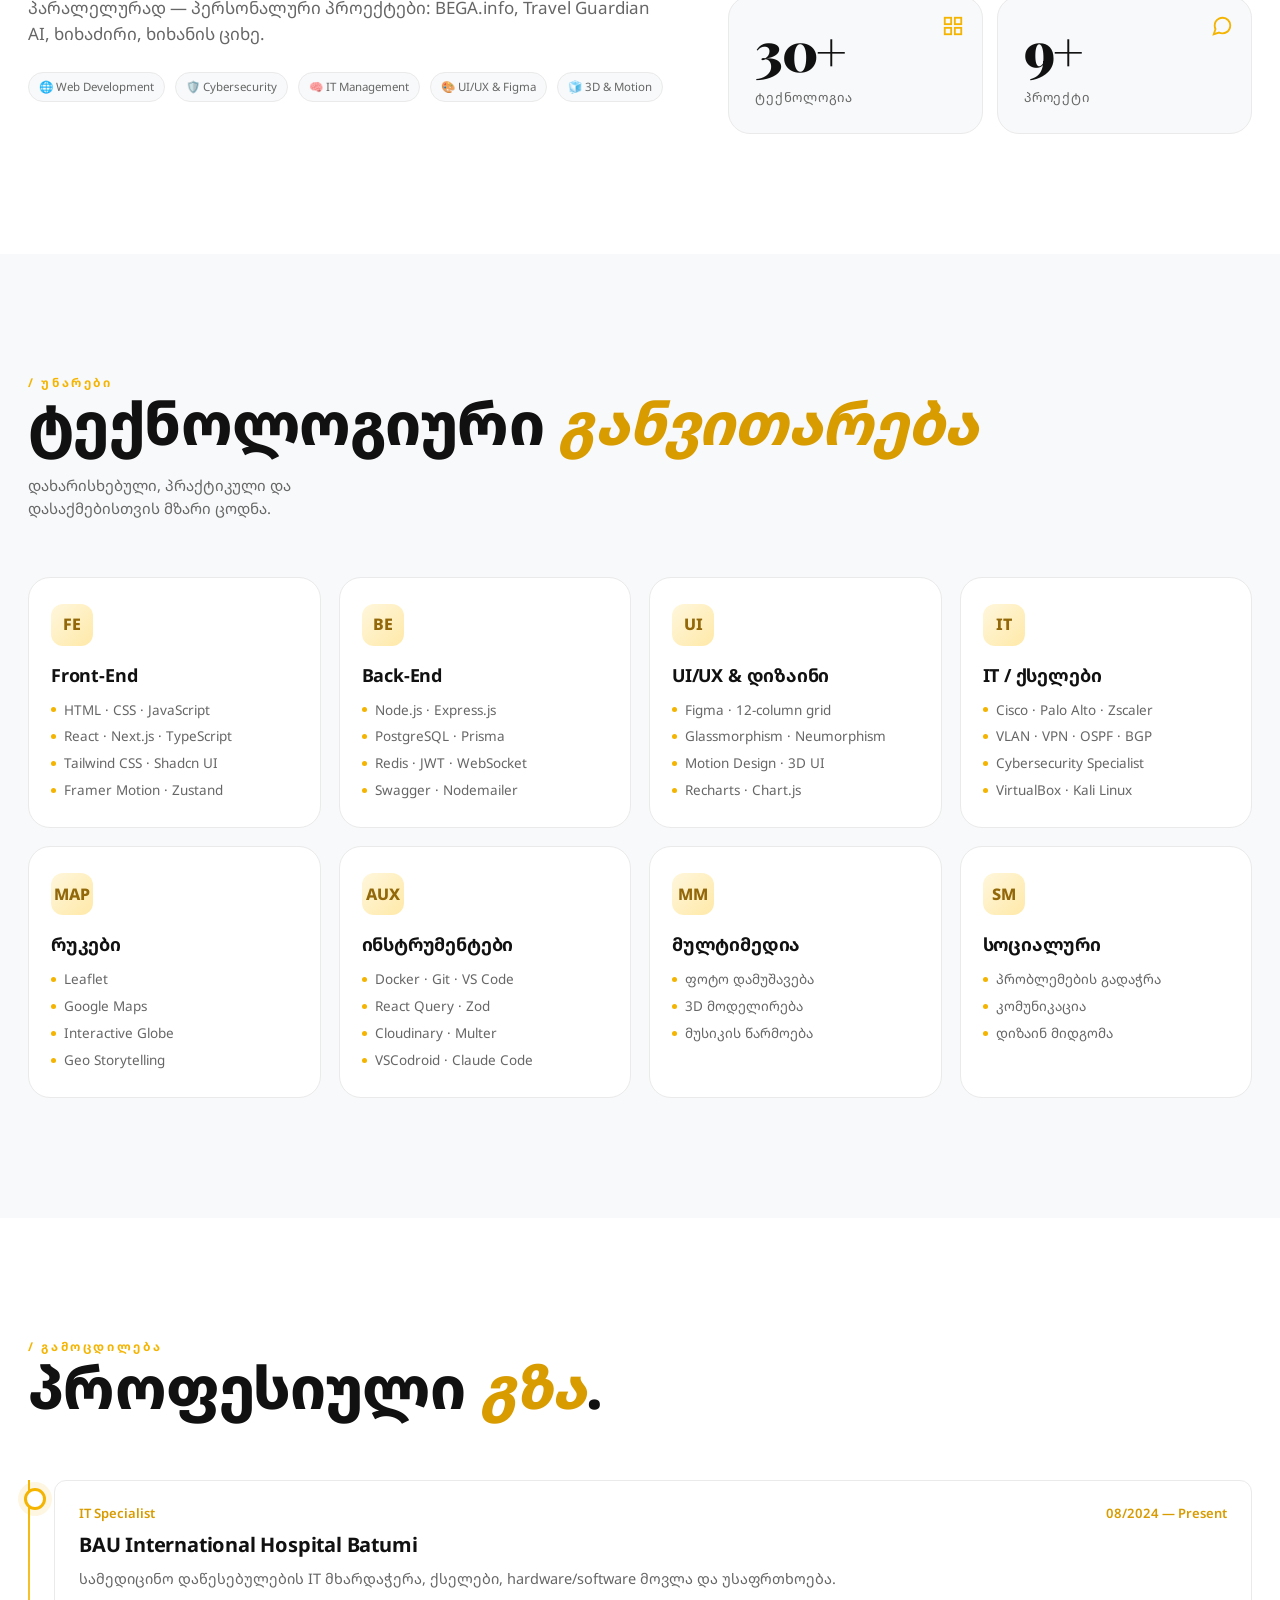
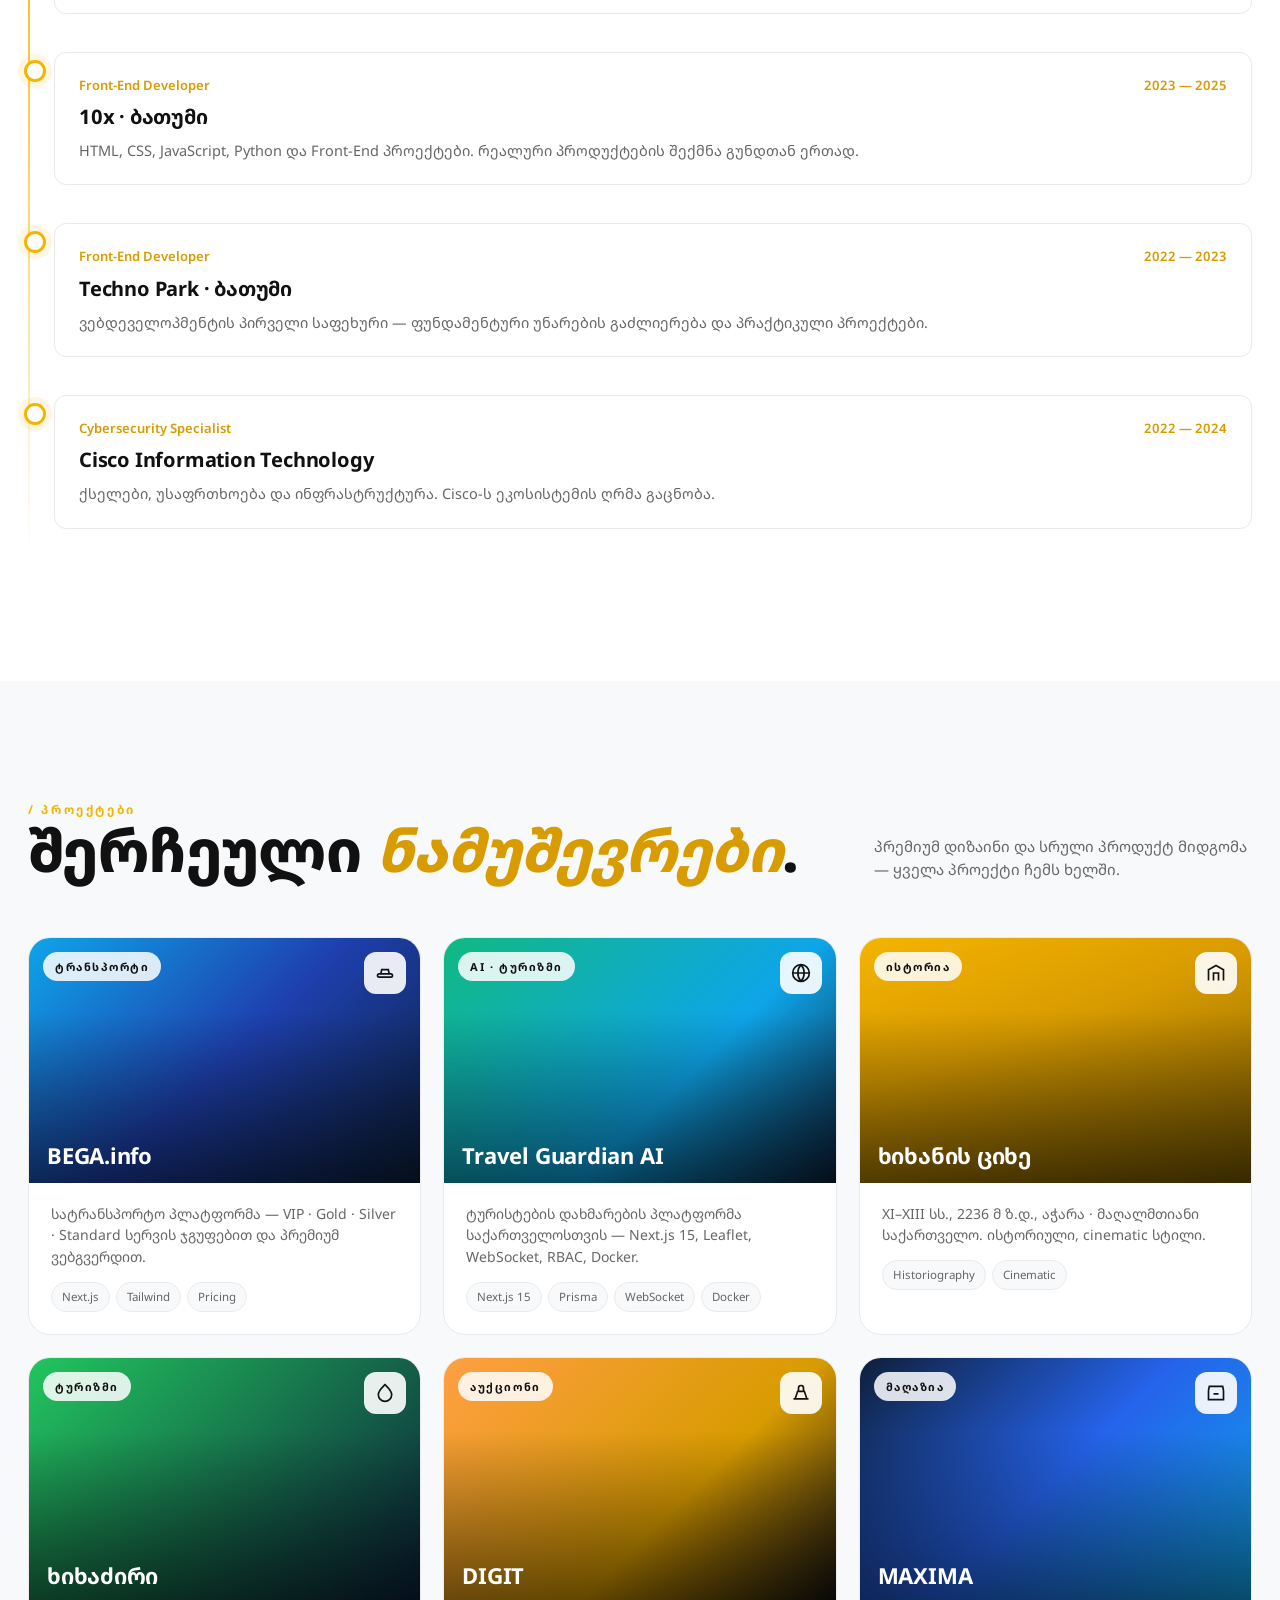
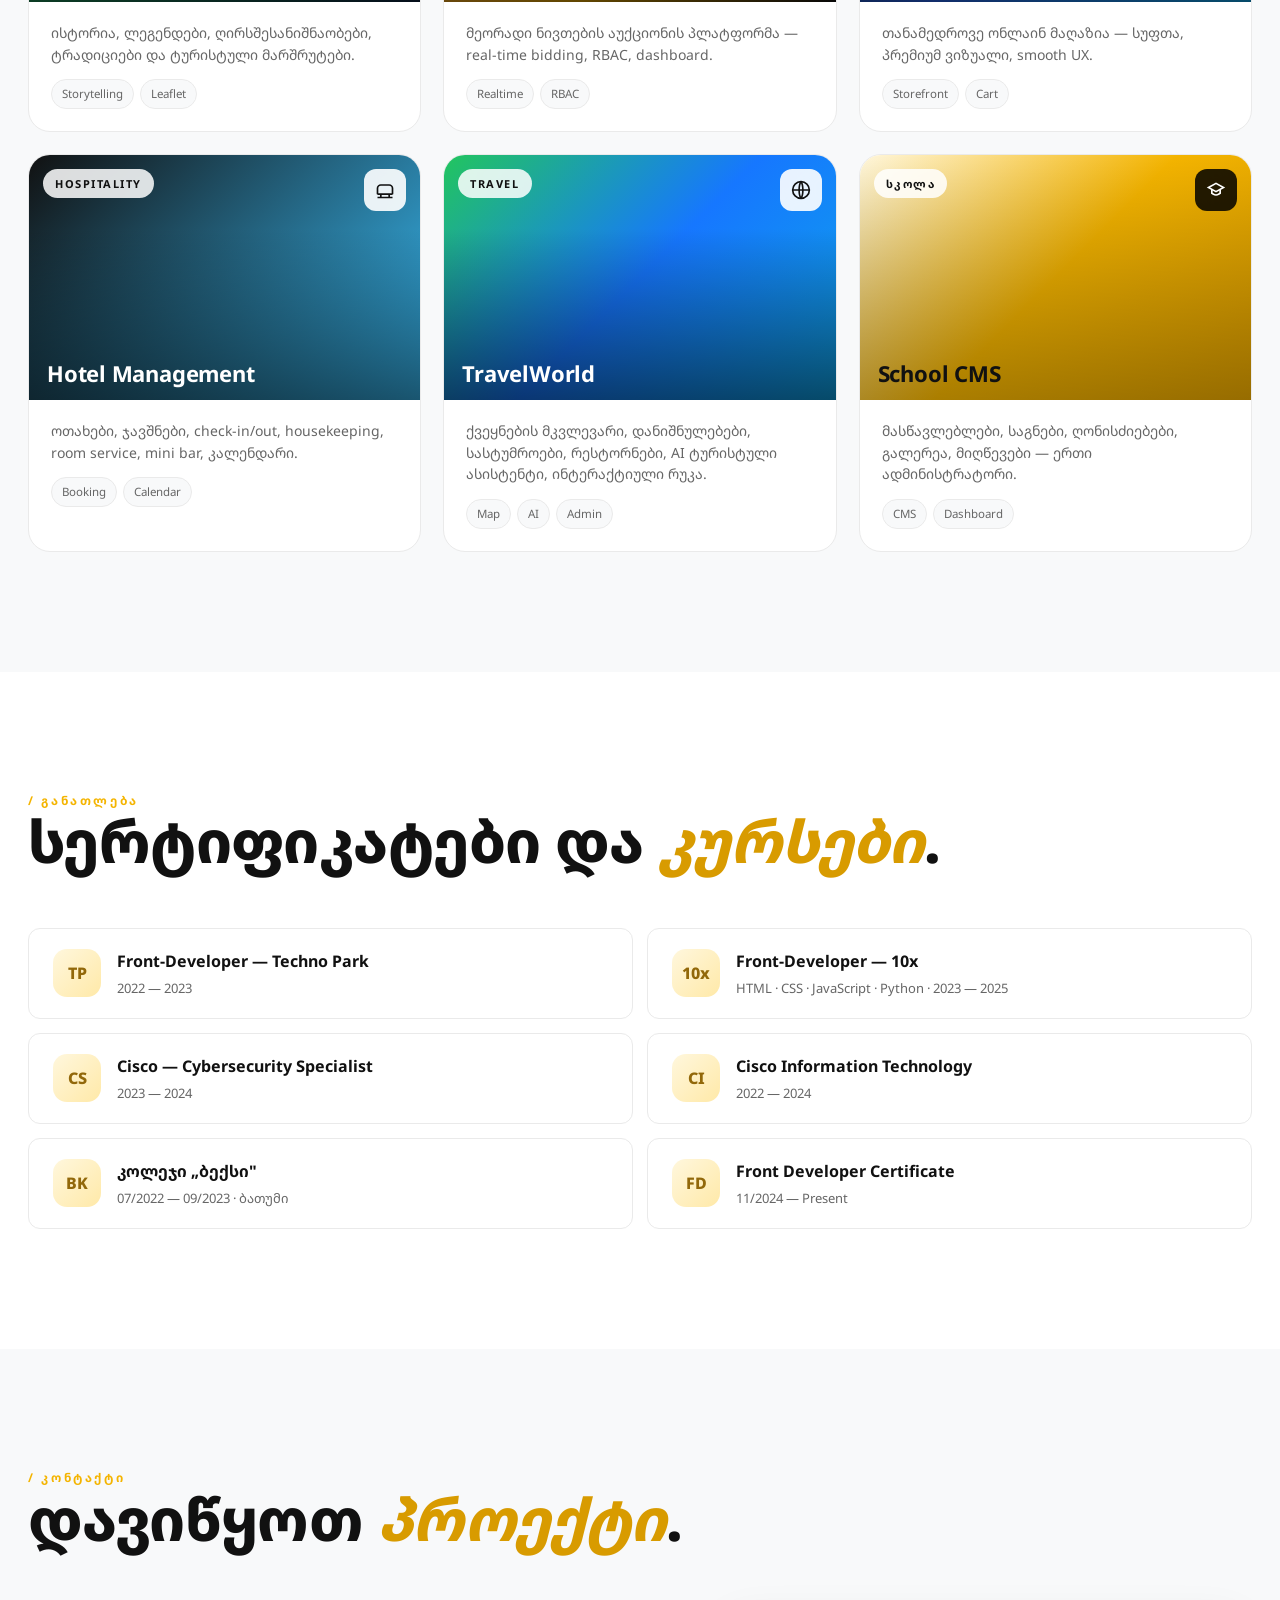
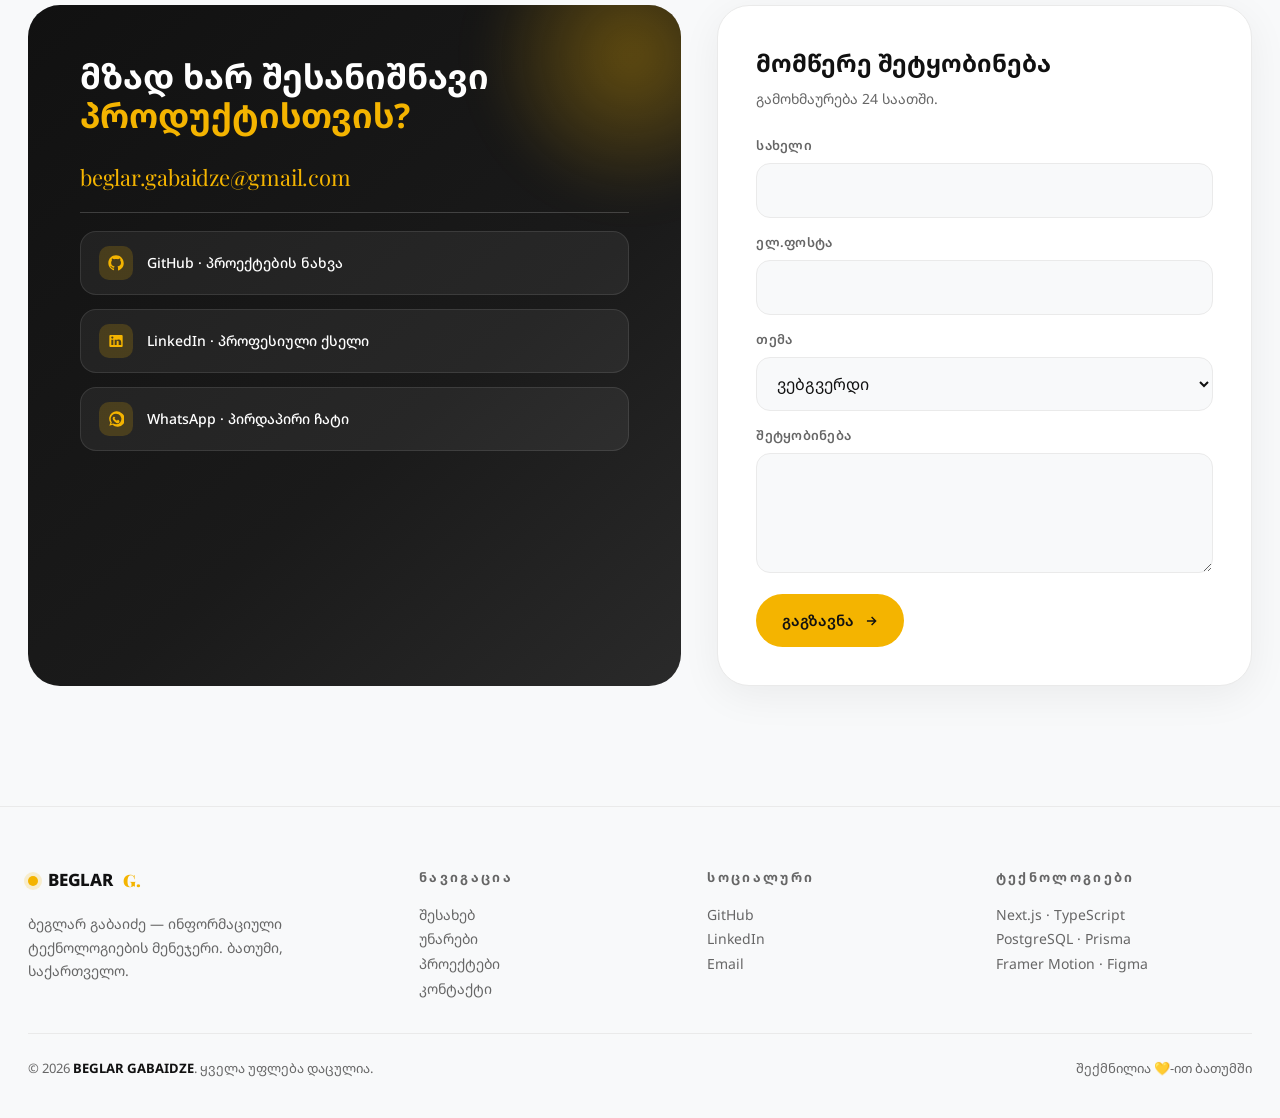
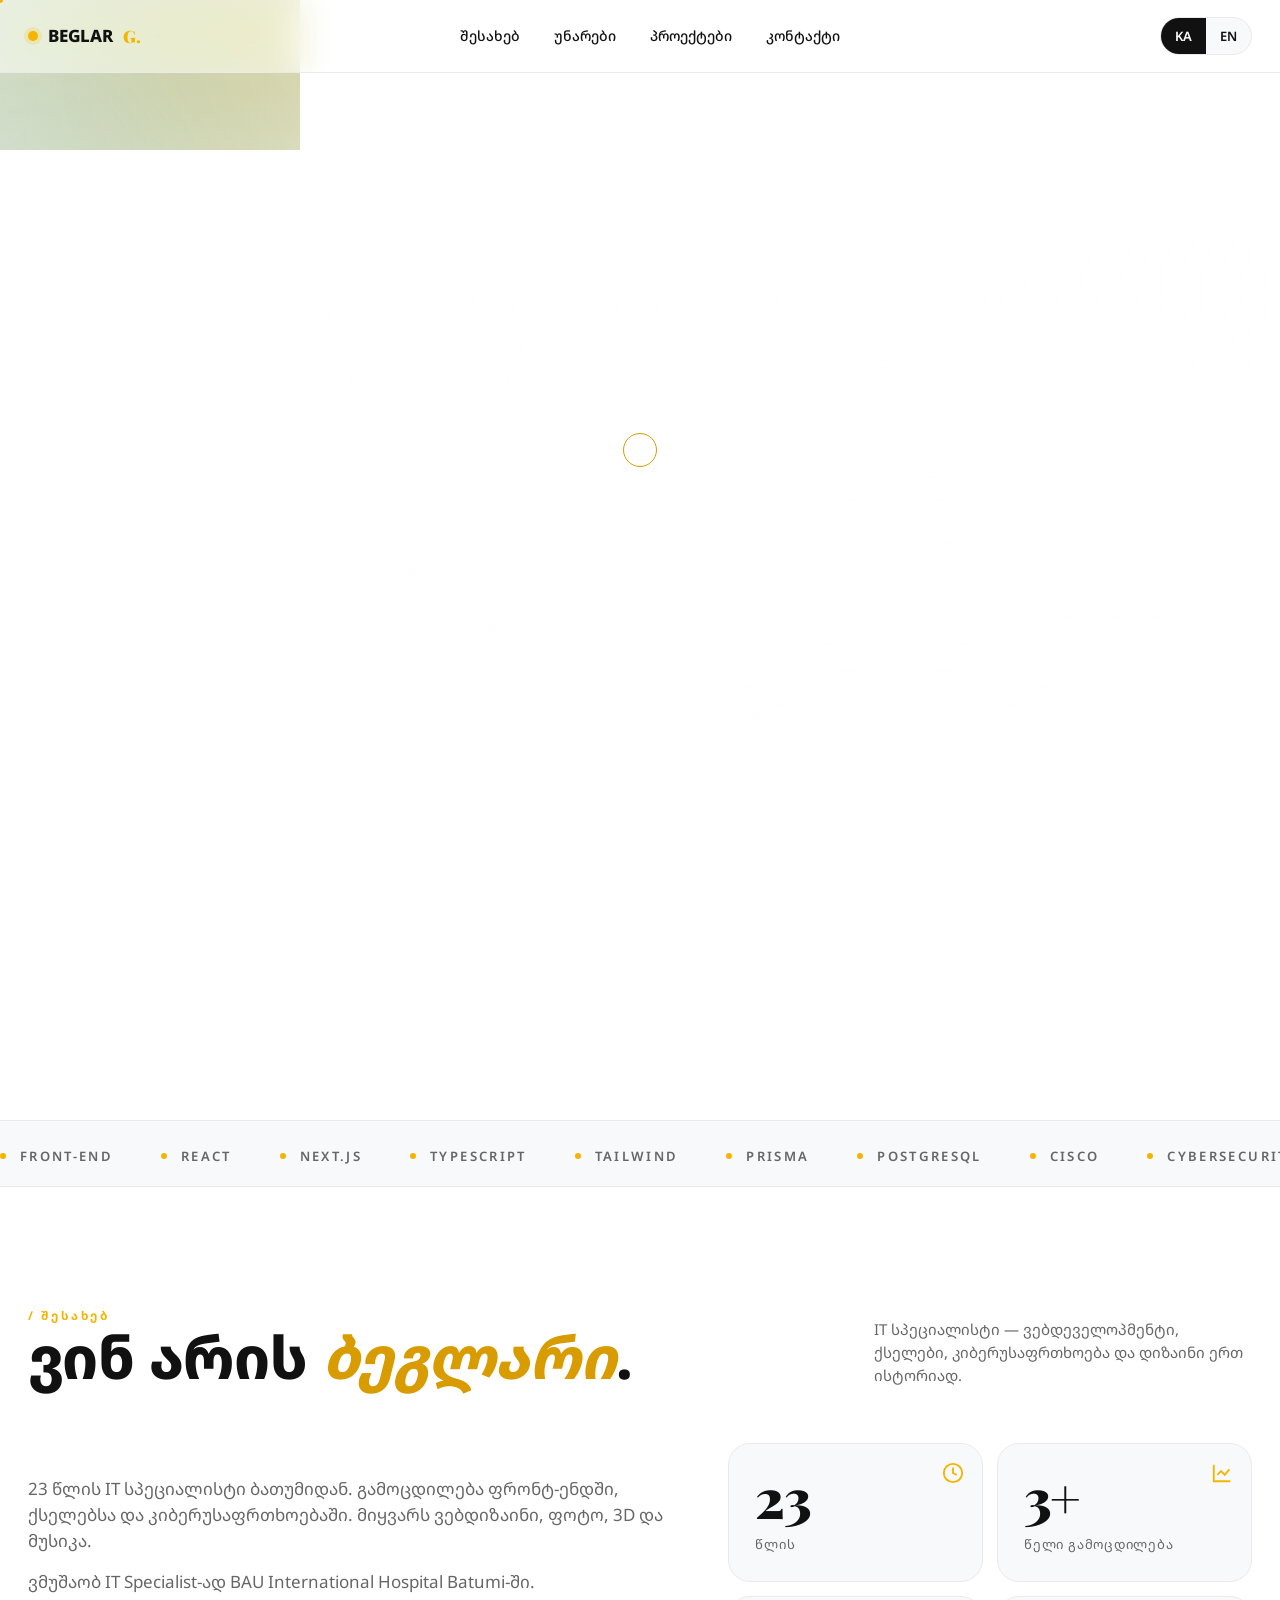
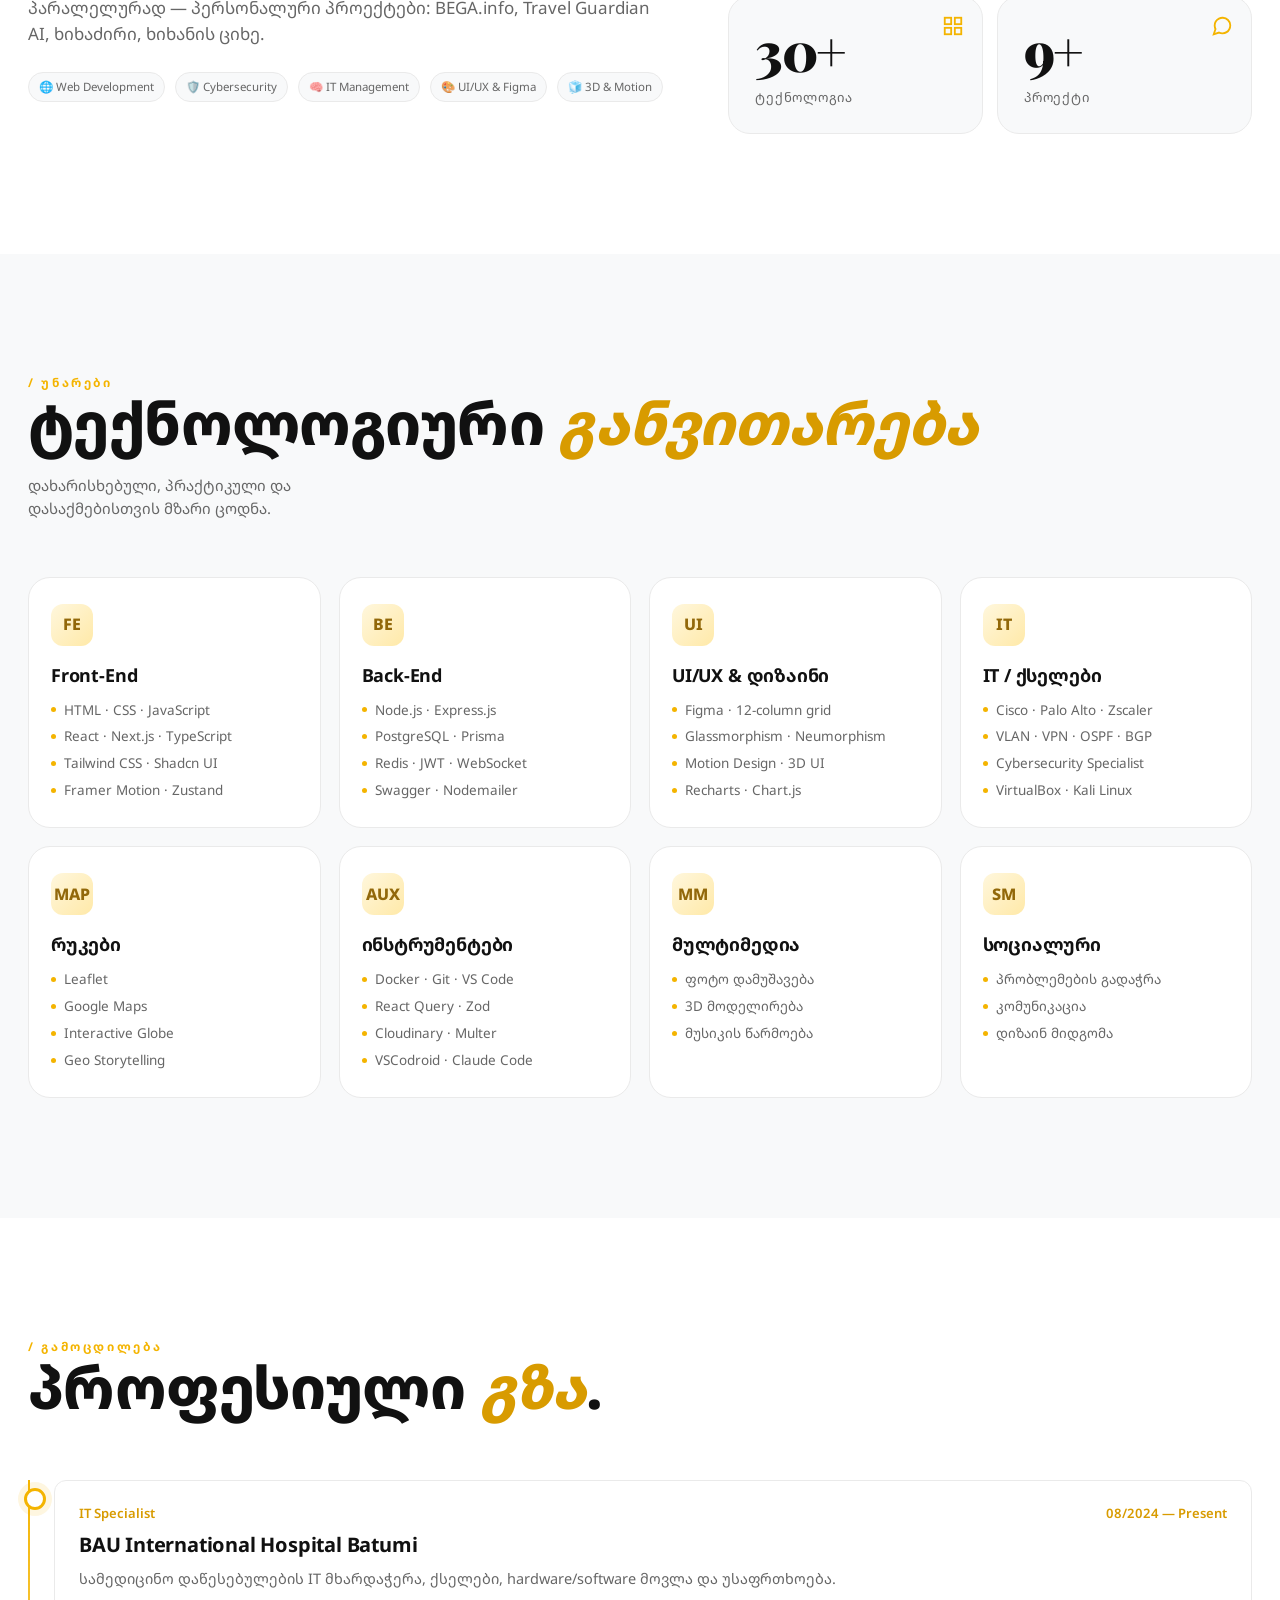
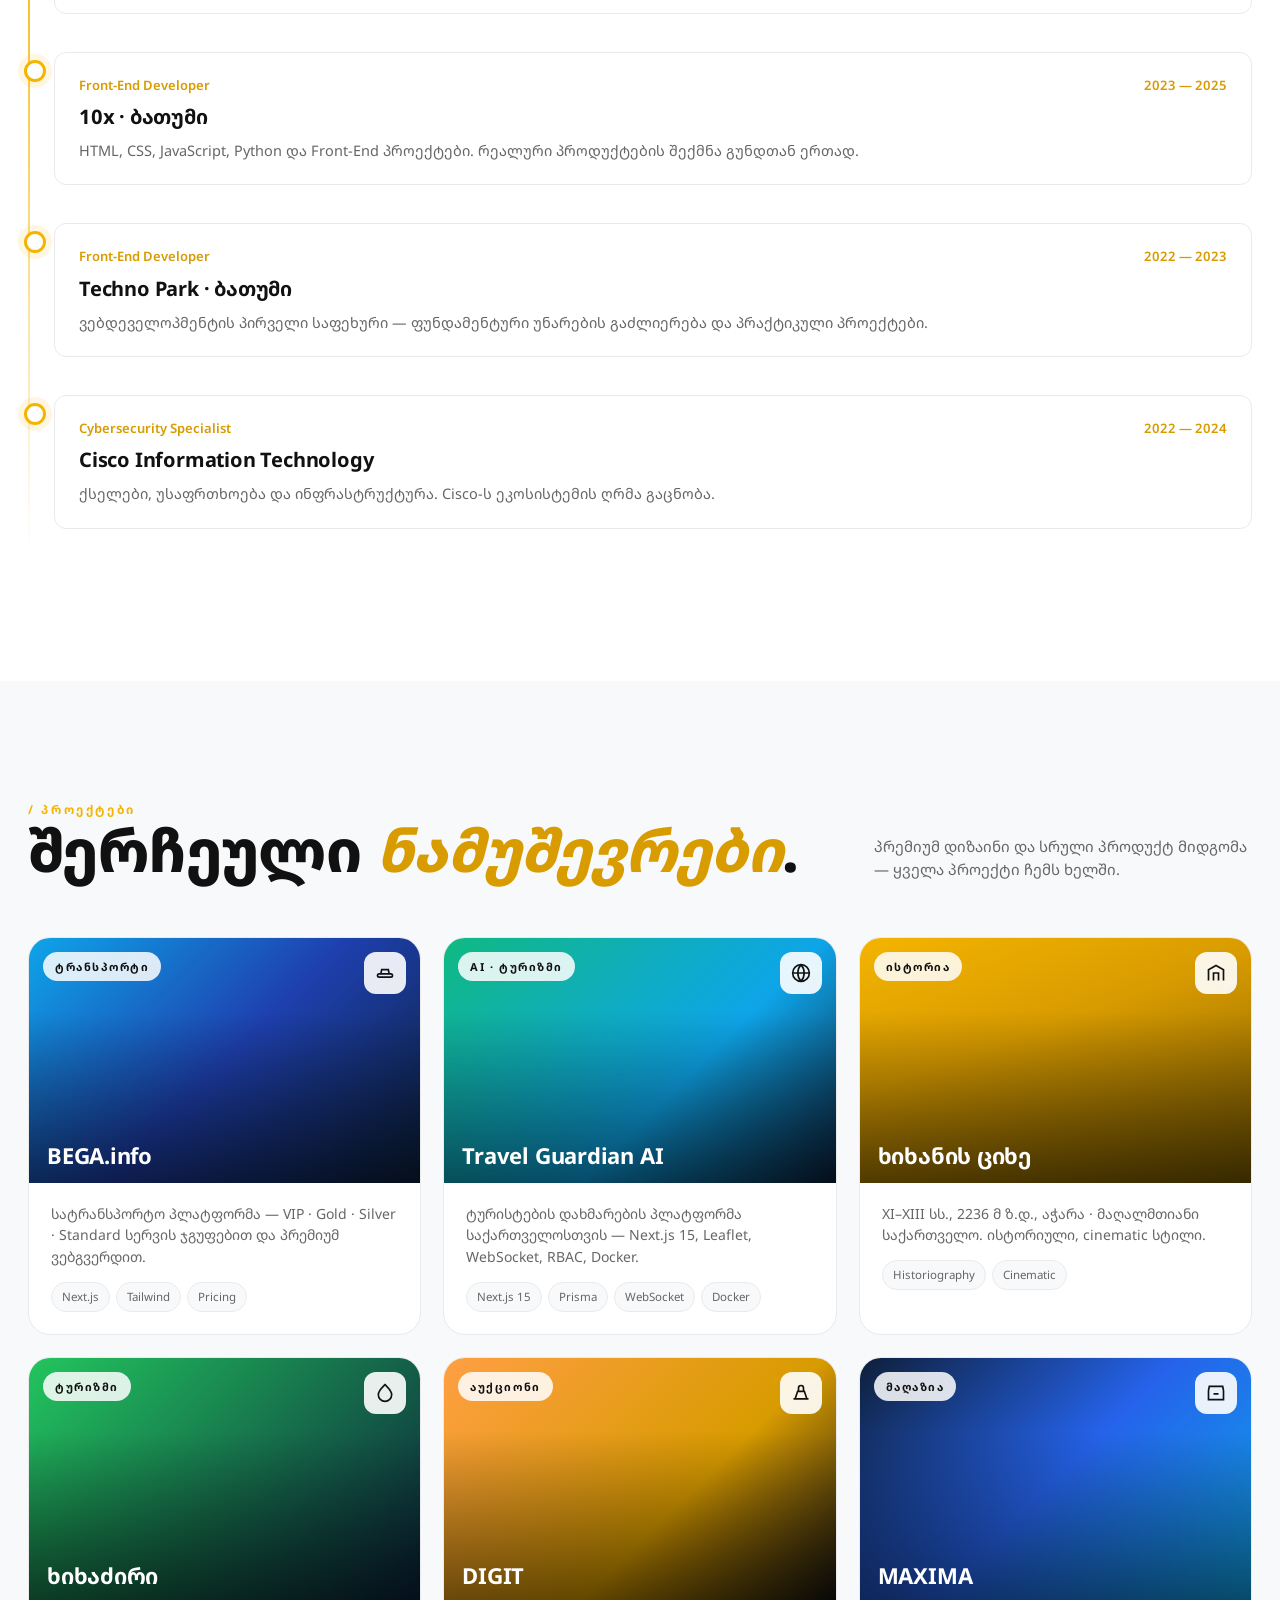
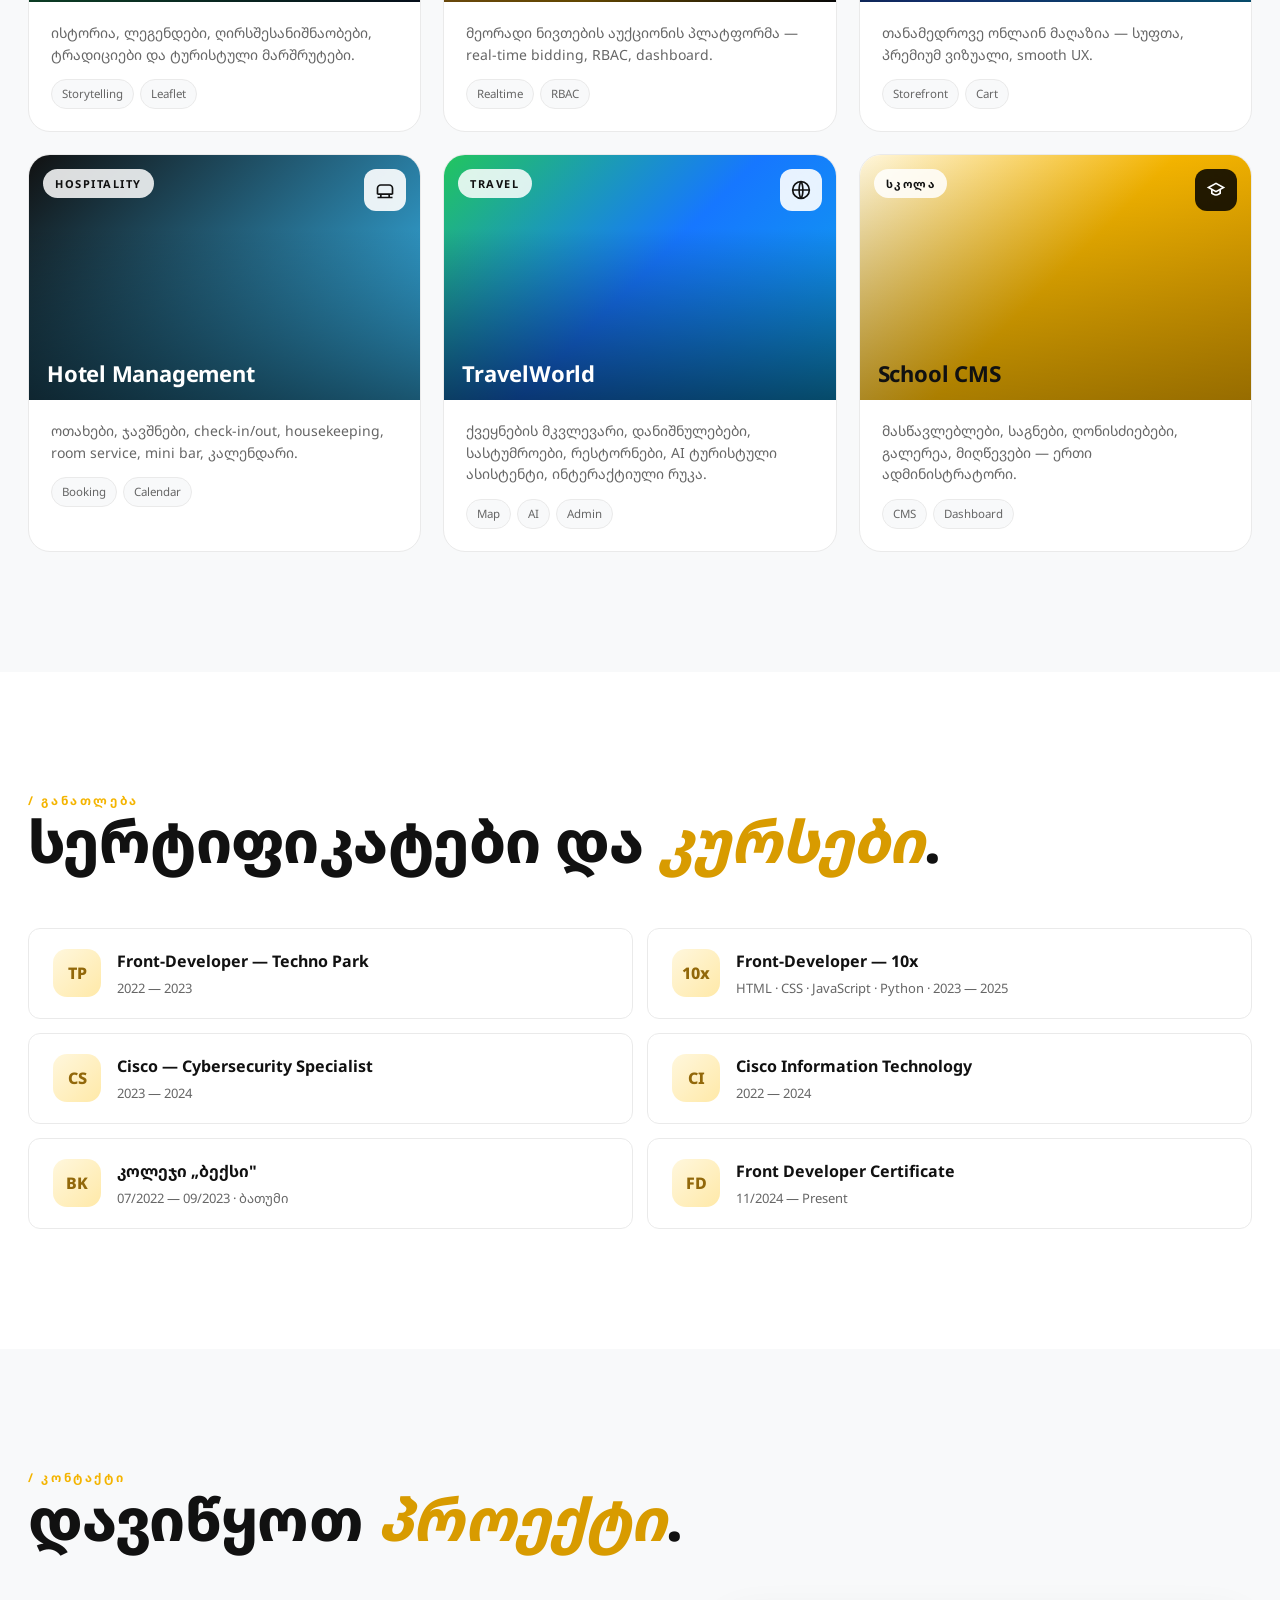
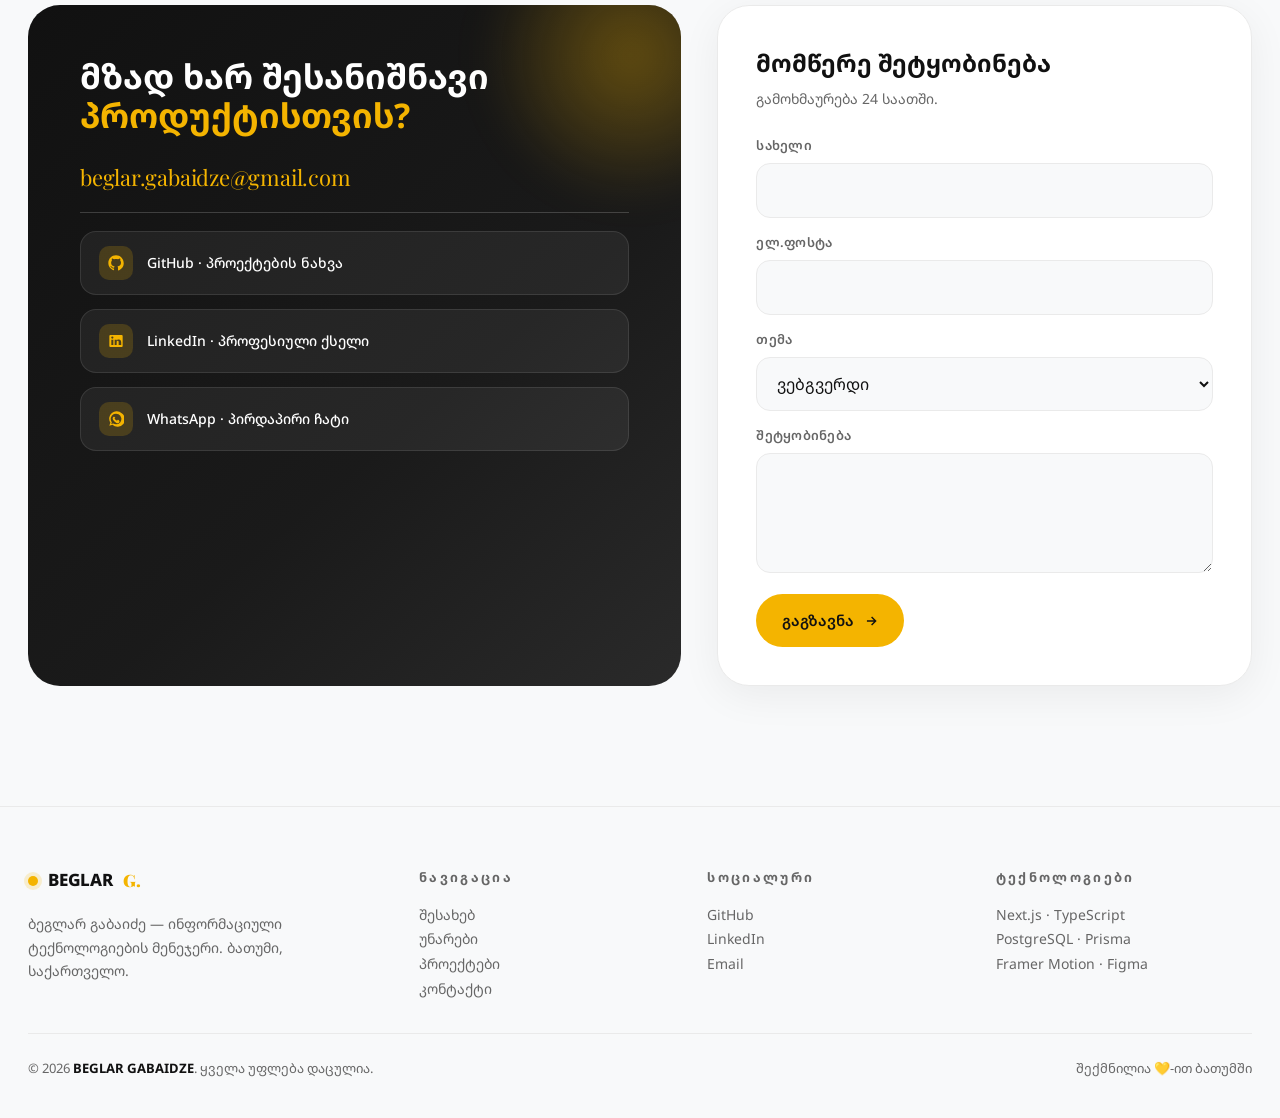
